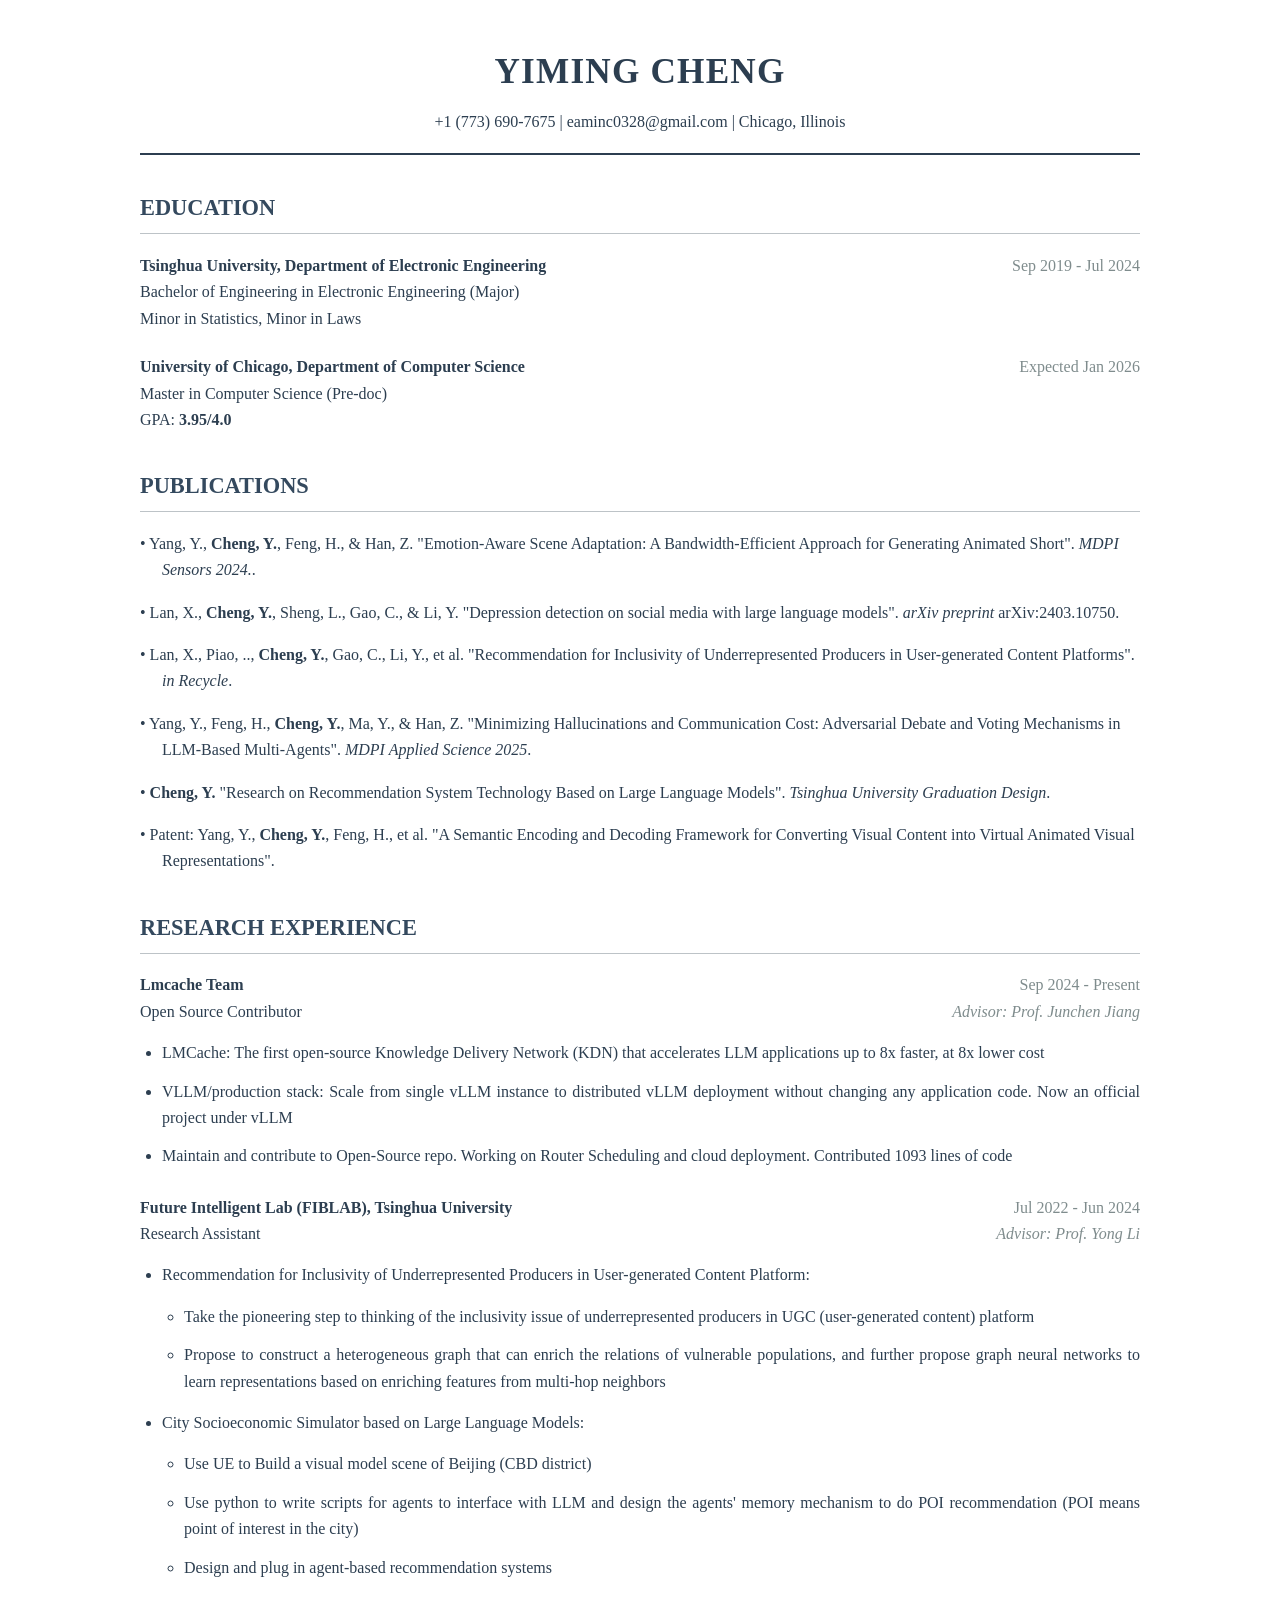
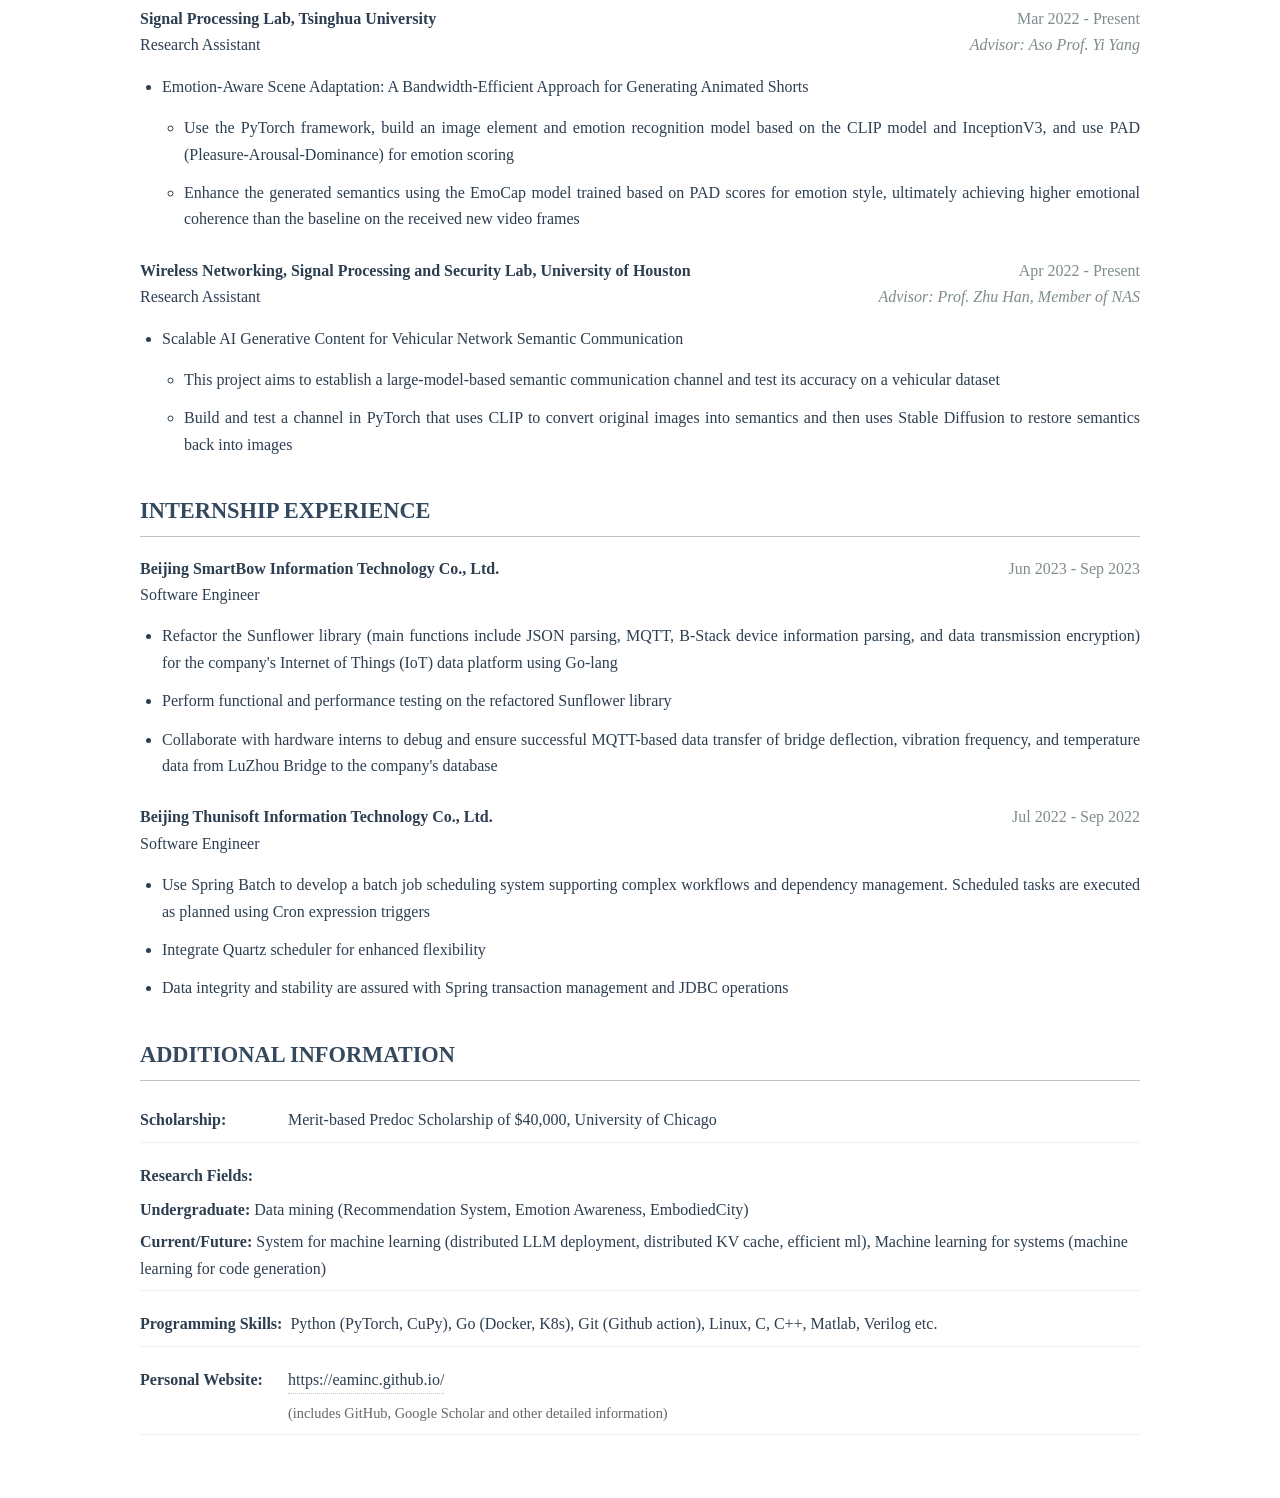
==== intro.html @ 97f08df3 "Update intro.html" ====
<!DOCTYPE html>
<html lang="en">
  <head>
    <meta charset="UTF-8" />
    <title>Yiming Cheng - Academic CV</title>
    <style>
      body {
        font-family: "Georgia", serif;
        line-height: 1.65;
        max-width: 1000px;
        margin: 0 auto;
        padding: 35px;
        color: #2c3e50;
      }
      .header {
        text-align: center;
        border-bottom: 2px solid #2c3e50;
        padding-bottom: 18px;
        margin-bottom: 30px;
      }
      h1 {
        font-size: 2.2em;
        margin: 8px 0;
        letter-spacing: 1.2px;
      }
      h2 {
        font-size: 1.4em;
        color: #34495e;
        border-bottom: 1px solid #bdc3c7;
        padding-bottom: 6px;
        margin-top: 35px;
      }
      .section-block {
        margin: 28px 0;
      }
      .institution {
        font-weight: 600;
        display: inline-block;
        width: 68%;
      }
      .date {
        float: right;
        color: #7f8c8d;
      }
      ul {
        padding-left: 22px;
        margin: 15px 0;
      }
      li {
        margin: 12px 0;
        text-align: justify;
      }
      .publication-item {
        margin: 16px 0;
        padding-left: 22px;
        text-indent: -22px;
      }
      .highlight {
        color: #2c3e50;
        font-weight: 600;
      }
      .three-column {
        column-count: 3;
        margin: 18px 0;
      }
      a {
        color: #2c3e50;
        text-decoration: none;
        border-bottom: 1px dotted #bdc3c7;
      }
      .advisor {
        font-style: italic;
        color: #7f8c8d;
        float: right;
      }
    </style>
  </head>
  <body>
    <div class="header">
      <h1>YIMING CHENG</h1>
      <div>+1 (773) 690-7675 | eaminc0328@gmail.com | Chicago, Illinois</div>
    </div>

    <!-- 教育背景 -->
    <div class="section-block">
      <h2>EDUCATION</h2>
      <div>
        <span class="institution"
          >Tsinghua University, Department of Electronic Engineering</span
        >
        <span class="date">Sep 2019 - Jul 2024</span>
        <div>Bachelor of Engineering in Electronic Engineering (Major)</div>
        <div>Minor in Statistics, Minor in Laws</div>
      </div>

      <div style="margin-top: 22px">
        <span class="institution"
          >University of Chicago, Department of Computer Science</span
        >
        <span class="date">Expected Jan 2026</span>
        <div>Master in Computer Science (Pre-doc)</div>
        <div>GPA: <span class="highlight">3.95/4.0</span></div>
      </div>
    </div>

    <!-- 出版物 -->
    <div class="section-block">
      <h2>PUBLICATIONS</h2>
      <div class="publication-item">
        • Yang, Y., <span class="highlight">Cheng, Y.</span>, Feng, H., & Han,
        Z. "Emotion-Aware Scene Adaptation: A Bandwidth-Efficient
        Approach for Generating Animated Short". <i>MDPI Sensors 2024.</i>.
      </div>
      <div class="publication-item">
        • Lan, X., <span class="highlight">Cheng, Y.</span>, Sheng, L., Gao, C.,
        & Li, Y. "Depression detection on social media with large
        language models". <i>arXiv preprint</i> arXiv:2403.10750.
      </div>
      <div class="publication-item">
        • Lan, X., Piao, .., <span class="highlight">Cheng, Y.</span>, Gao, C.,
        Li, Y., et al. "Recommendation for Inclusivity of
        Underrepresented Producers in User-generated Content Platforms".
        <i>in Recycle</i>.
      </div>
      <div class="publication-item">
        • Yang, Y., Feng, H., <span class="highlight">Cheng, Y.</span>, Ma, Y.,
        & Han, Z.  "Minimizing Hallucinations and Communication Cost:
        Adversarial Debate and Voting Mechanisms in LLM-Based Multi-Agents".
        <i>MDPI Applied Science 2025</i>.
      </div>
      <div class="publication-item">
        • <span class="highlight">Cheng, Y.</span>  "Research on
        Recommendation System Technology Based on Large Language Models".
        <i>Tsinghua University Graduation Design</i>.
      </div>
      <div class="publication-item">
        • Patent: Yang, Y., <span class="highlight">Cheng, Y.</span>, Feng, H.,
        et al. "A Semantic Encoding and Decoding Framework for Converting Visual
        Content into Virtual Animated Visual Representations".
      </div>
    </div>

    <!-- 研究经历 -->
    <div class="section-block">
      <h2>RESEARCH EXPERIENCE</h2>

      <div>
        <span class="institution">Lmcache Team</span>
        <span class="date">Sep 2024 - Present</span>
        <div>
          Open Source Contributor
          <span class="advisor">Advisor: Prof. Junchen Jiang</span>
        </div>
        <ul>
          <li>
            LMCache: The first open-source Knowledge Delivery Network (KDN) that
            accelerates LLM applications up to 8x faster, at 8x lower cost
          </li>
          <li>
            VLLM/production stack: Scale from single vLLM instance to
            distributed vLLM deployment without changing any application code.
            Now an official project under vLLM
          </li>
          <li>
            Maintain and contribute to Open-Source repo. Working on Router
            Scheduling and cloud deployment. Contributed 1093 lines of code
          </li>
        </ul>
      </div>

      <div style="margin-top: 25px">
        <span class="institution"
          >Future Intelligent Lab (FIBLAB), Tsinghua University</span
        >
        <span class="date">Jul 2022 - Jun 2024</span>
        <div>
          Research Assistant <span class="advisor">Advisor: Prof. Yong Li</span>
        </div>
        <ul>
          <li>
            Recommendation for Inclusivity of Underrepresented Producers in
            User-generated Content Platform:
          </li>
          <ul>
            <li>
              Take the pioneering step to thinking of the inclusivity issue of
              underrepresented producers in UGC (user-generated content)
              platform
            </li>
            <li>
              Propose to construct a heterogeneous graph that can enrich the
              relations of vulnerable populations, and further propose graph
              neural networks to learn representations based on enriching
              features from multi-hop neighbors
            </li>
          </ul>
          <li>City Socioeconomic Simulator based on Large Language Models:</li>
          <ul>
            <li>
              Use UE to Build a visual model scene of Beijing (CBD district)
            </li>
            <li>
              Use python to write scripts for agents to interface with LLM and
              design the agents' memory mechanism to do POI recommendation (POI
              means point of interest in the city)
            </li>
            <li>Design and plug in agent-based recommendation systems</li>
          </ul>
        </ul>
      </div>

      <div style="margin-top: 25px">
        <span class="institution"
          >Signal Processing Lab, Tsinghua University</span
        >
        <span class="date">Mar 2022 - Present</span>
        <div>
          Research Assistant
          <span class="advisor">Advisor: Aso Prof. Yi Yang</span>
        </div>
        <ul>
          <li>
            Emotion-Aware Scene Adaptation: A Bandwidth-Efficient Approach for
            Generating Animated Shorts
          </li>
          <ul>
            <li>
              Use the PyTorch framework, build an image element and emotion
              recognition model based on the CLIP model and InceptionV3, and use
              PAD (Pleasure-Arousal-Dominance) for emotion scoring
            </li>
            <li>
              Enhance the generated semantics using the EmoCap model trained
              based on PAD scores for emotion style, ultimately achieving higher
              emotional coherence than the baseline on the received new video
              frames
            </li>
          </ul>
        </ul>
      </div>

      <div style="margin-top: 25px">
        <span class="institution"
          >Wireless Networking, Signal Processing and Security Lab, University
          of Houston</span
        >
        <span class="date">Apr 2022 - Present</span>
        <div>
          Research Assistant
          <span class="advisor">Advisor: Prof. Zhu Han, Member of NAS</span>
        </div>
        <ul>
          <li>
            Scalable AI Generative Content for Vehicular Network Semantic
            Communication
          </li>
          <ul>
            <li>
              This project aims to establish a large-model-based semantic
              communication channel and test its accuracy on a vehicular dataset
            </li>
            <li>
              Build and test a channel in PyTorch that uses CLIP to convert
              original images into semantics and then uses Stable Diffusion to
              restore semantics back into images
            </li>
          </ul>
        </ul>
      </div>
    </div>

    <!-- 实习经历 -->
    <div class="section-block">
      <h2>INTERNSHIP EXPERIENCE</h2>
      <div>
        <span class="institution"
          >Beijing SmartBow Information Technology Co., Ltd.</span
        >
        <span class="date">Jun 2023 - Sep 2023</span>
        <div>Software Engineer</div>
        <ul>
          <li>
            Refactor the Sunflower library (main functions include JSON parsing,
            MQTT, B-Stack device information parsing, and data transmission
            encryption) for the company's Internet of Things (IoT) data platform
            using Go-lang
          </li>
          <li>
            Perform functional and performance testing on the refactored
            Sunflower library
          </li>
          <li>
            Collaborate with hardware interns to debug and ensure successful
            MQTT-based data transfer of bridge deflection, vibration frequency,
            and temperature data from LuZhou Bridge to the company's database
          </li>
        </ul>
      </div>

      <div style="margin-top: 25px">
        <span class="institution"
          >Beijing Thunisoft Information Technology Co., Ltd.</span
        >
        <span class="date">Jul 2022 - Sep 2022</span>
        <div>Software Engineer</div>
        <ul>
          <li>
            Use Spring Batch to develop a batch job scheduling system supporting
            complex workflows and dependency management. Scheduled tasks are
            executed as planned using Cron expression triggers
          </li>
          <li>Integrate Quartz scheduler for enhanced flexibility</li>
          <li>
            Data integrity and stability are assured with Spring transaction
            management and JDBC operations
          </li>
        </ul>
      </div>
    </div>
    <div class="section-block">
      <h2>ADDITIONAL INFORMATION</h2>
      <div class="compact-layout">
        <!-- 奖学金 -->
        <div class="compact-item">
          <span class="compact-label">Scholarship:</span>
          <span
            >Merit-based Predoc Scholarship of $40,000, University of
            Chicago</span
          >
        </div>

        <!-- 研究领域 -->
        <div class="compact-item">
          <span class="compact-label">Research Fields:</span>
          <div class="field-details">
            <div>
              <strong>Undergraduate:</strong> Data mining (Recommendation
              System, Emotion Awareness, EmbodiedCity)
            </div>
            <div>
              <strong>Current/Future:</strong>
              System for machine learning (distributed LLM deployment,
              distributed KV cache, efficient ml), Machine learning for systems
              (machine learning for code generation)
            </div>
          </div>
        </div>

        <!-- 技术栈 -->
        <div class="compact-item">
          <span class="compact-label">Programming Skills:</span>
          <span
            >Python (PyTorch, CuPy), Go (Docker, K8s), Git (Github action),
            Linux, C, C++, Matlab, Verilog etc.</span
          >
        </div>

        <!-- 个人网站 -->
        <div class="compact-item">
          <span class="compact-label">Personal Website:</span>
          <a href="https://eaminc.github.io/">https://eaminc.github.io/</a>
          <span class="url-detail"
            >(includes GitHub, Google Scholar and other detailed
            information)</span
          >
        </div>
      </div>
    </div>

    <style>
      .compact-layout {
        display: grid;
        grid-template-columns: 1fr;
        gap: 12px;
      }
      .compact-item {
        display: flex;
        flex-wrap: wrap;
        align-items: baseline;
        gap: 8px;
        padding: 8px 0;
        border-bottom: 1px solid #f0f0f0;
      }
      .compact-label {
        font-weight: 600;
        color: #2c3e50;
        min-width: 140px;
      }
      .field-details {
        display: grid;
        gap: 6px;
      }
      .url-detail {
        font-size: 0.9em;
        color: #666;
        width: 100%;
        padding-left: 148px; /* 对齐标签宽度 */
      }
      @media print {
        .compact-item {
          page-break-inside: avoid;
        }
      }
    </style>
  </body>
</html>
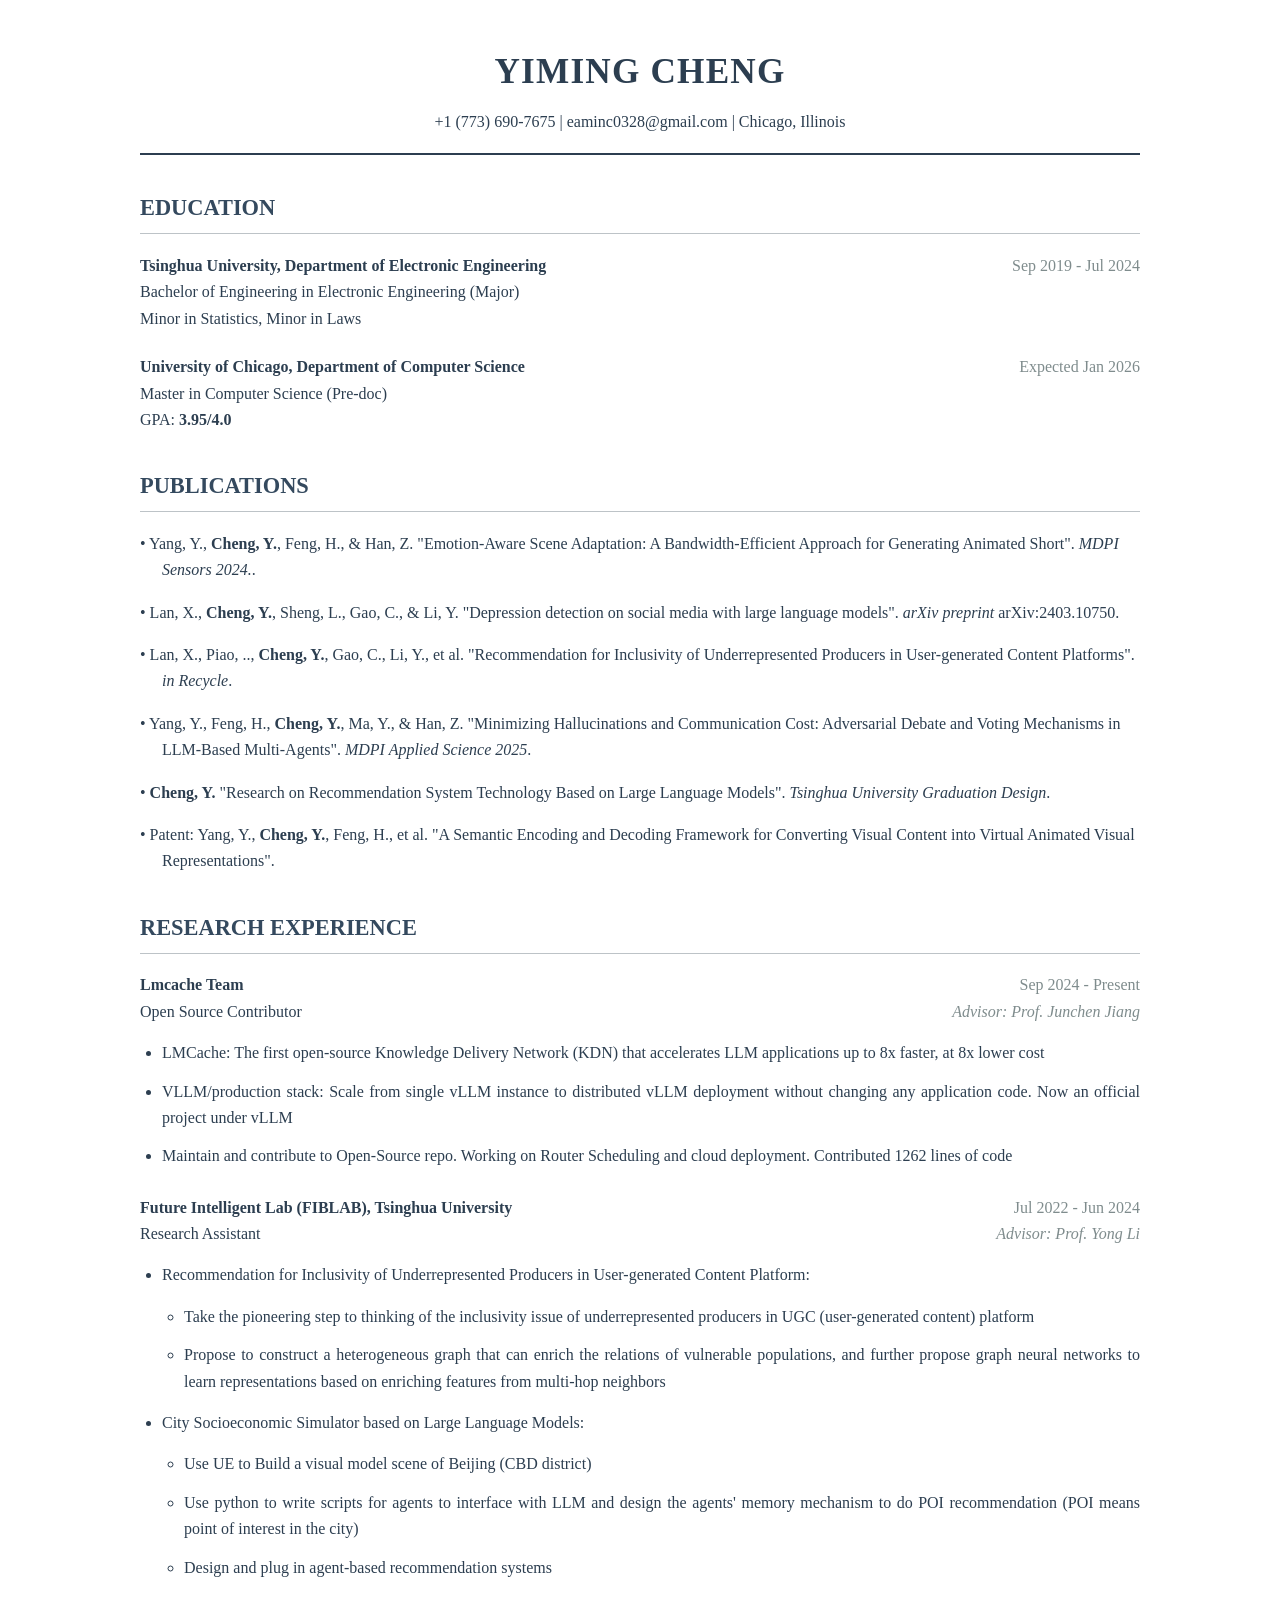
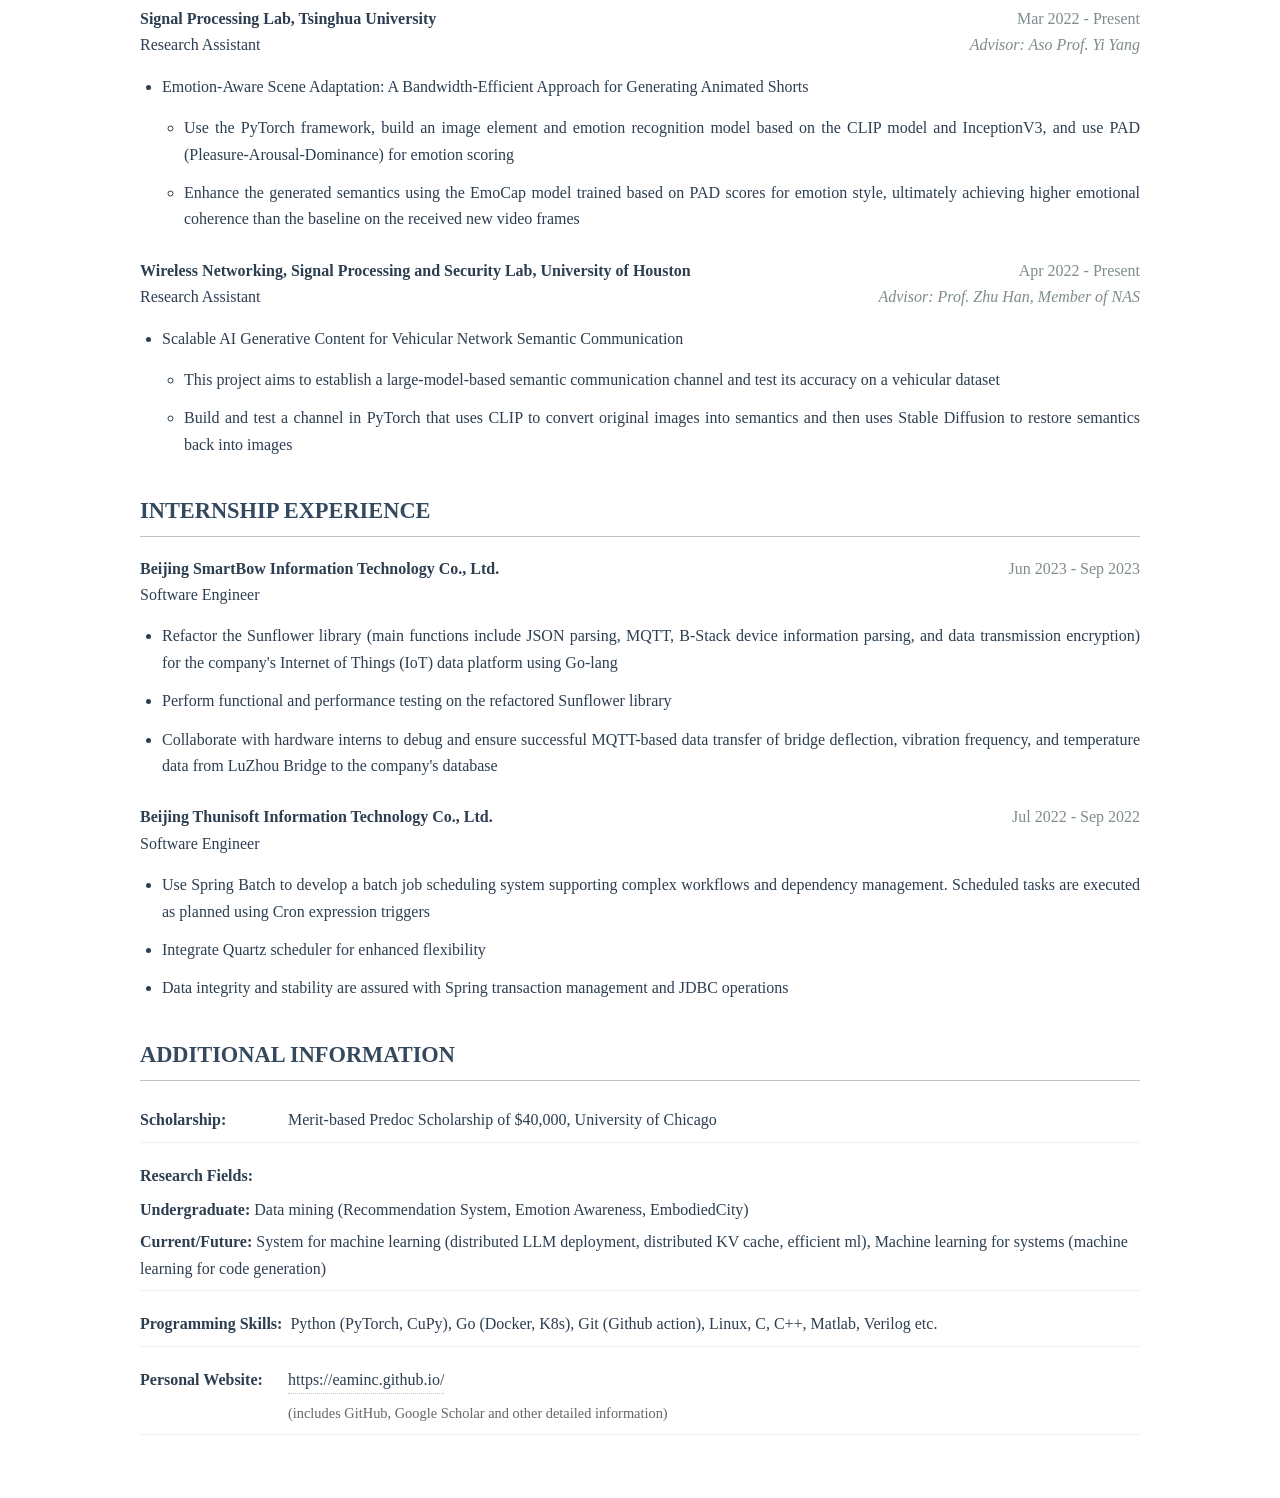
==== commit 6b690a74: "Update intro.html" ====
--- a/intro.html
+++ b/intro.html
@@ -163,7 +163,7 @@
           </li>
           <li>
             Maintain and contribute to Open-Source repo. Working on Router
-            Scheduling and cloud deployment. Contributed 1093 lines of code
+            Scheduling and cloud deployment. Contributed 1262 lines of code
           </li>
         </ul>
       </div>
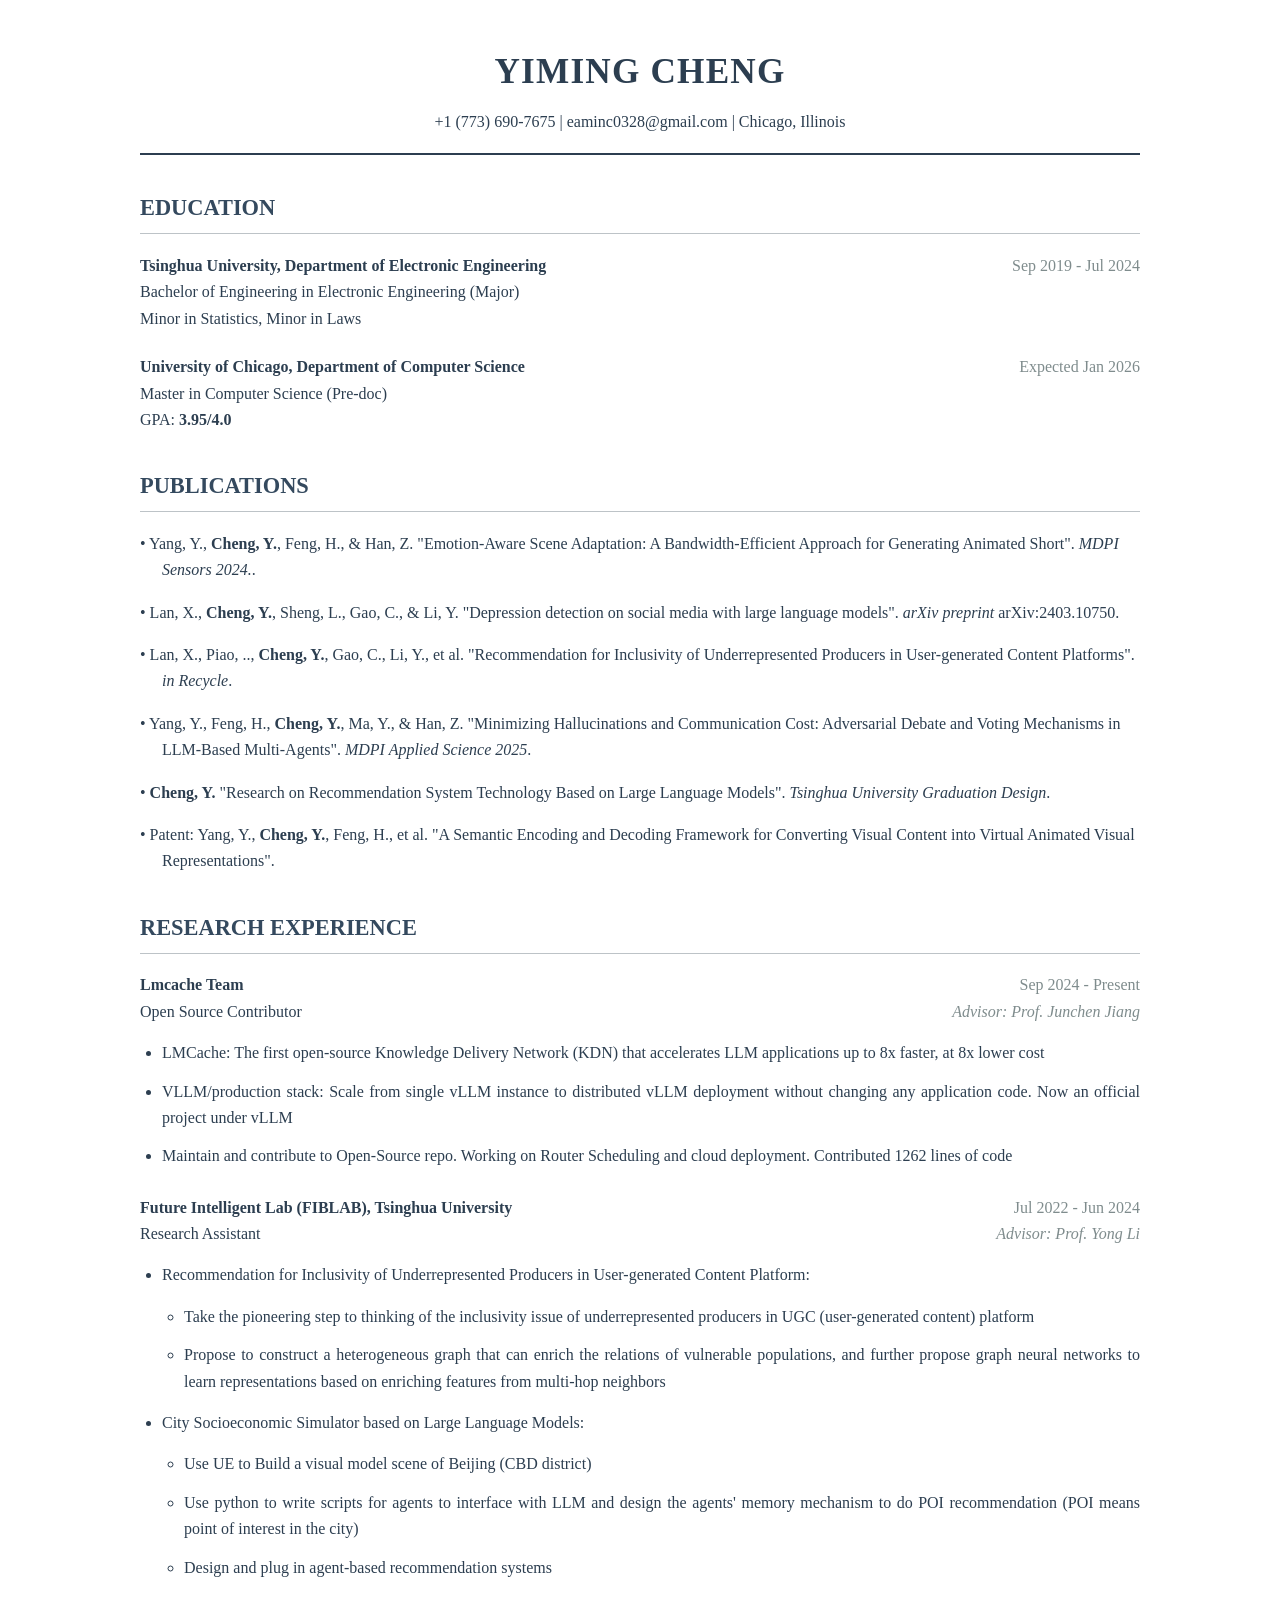
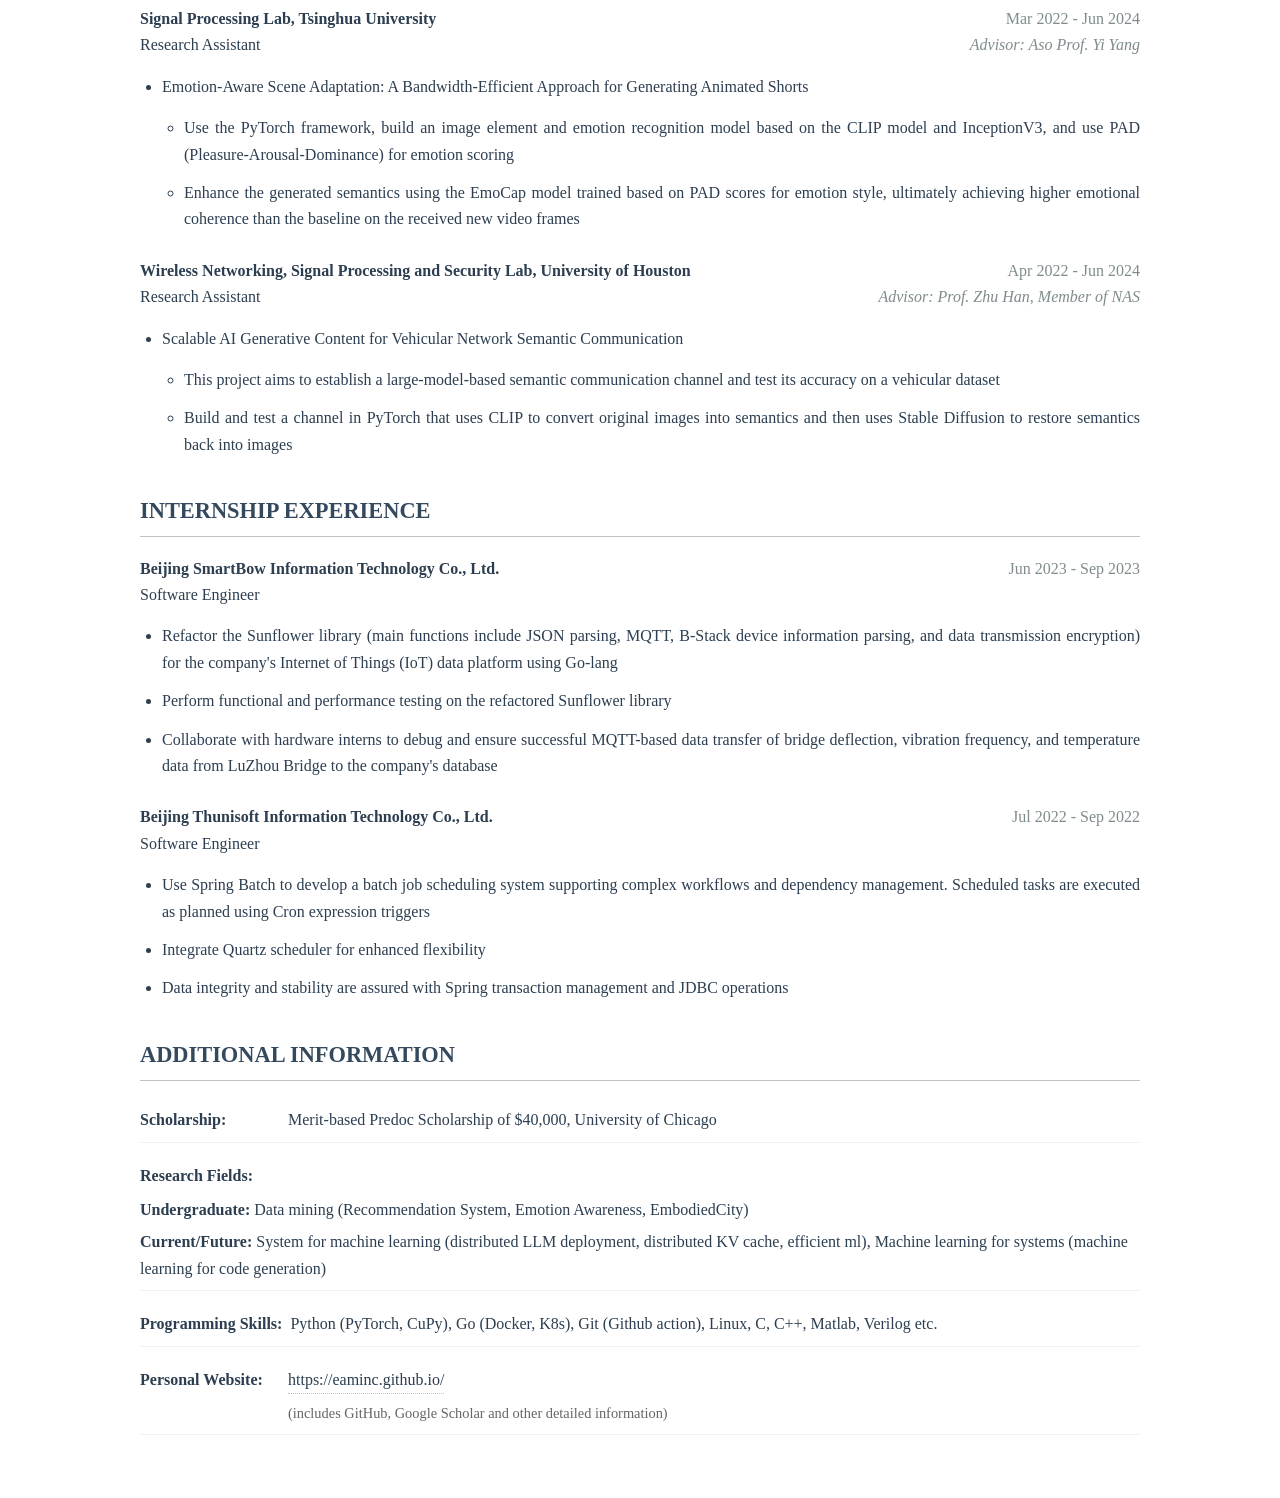
==== commit a1554a4d: "Update intro.html" ====
--- a/intro.html
+++ b/intro.html
@@ -213,7 +213,7 @@
         <span class="institution"
           >Signal Processing Lab, Tsinghua University</span
         >
-        <span class="date">Mar 2022 - Present</span>
+        <span class="date">Mar 2022 - Jun 2024</span>
         <div>
           Research Assistant
           <span class="advisor">Advisor: Aso Prof. Yi Yang</span>
@@ -244,7 +244,7 @@
           >Wireless Networking, Signal Processing and Security Lab, University
           of Houston</span
         >
-        <span class="date">Apr 2022 - Present</span>
+        <span class="date">Apr 2022 - Jun 2024</span>
         <div>
           Research Assistant
           <span class="advisor">Advisor: Prof. Zhu Han, Member of NAS</span>
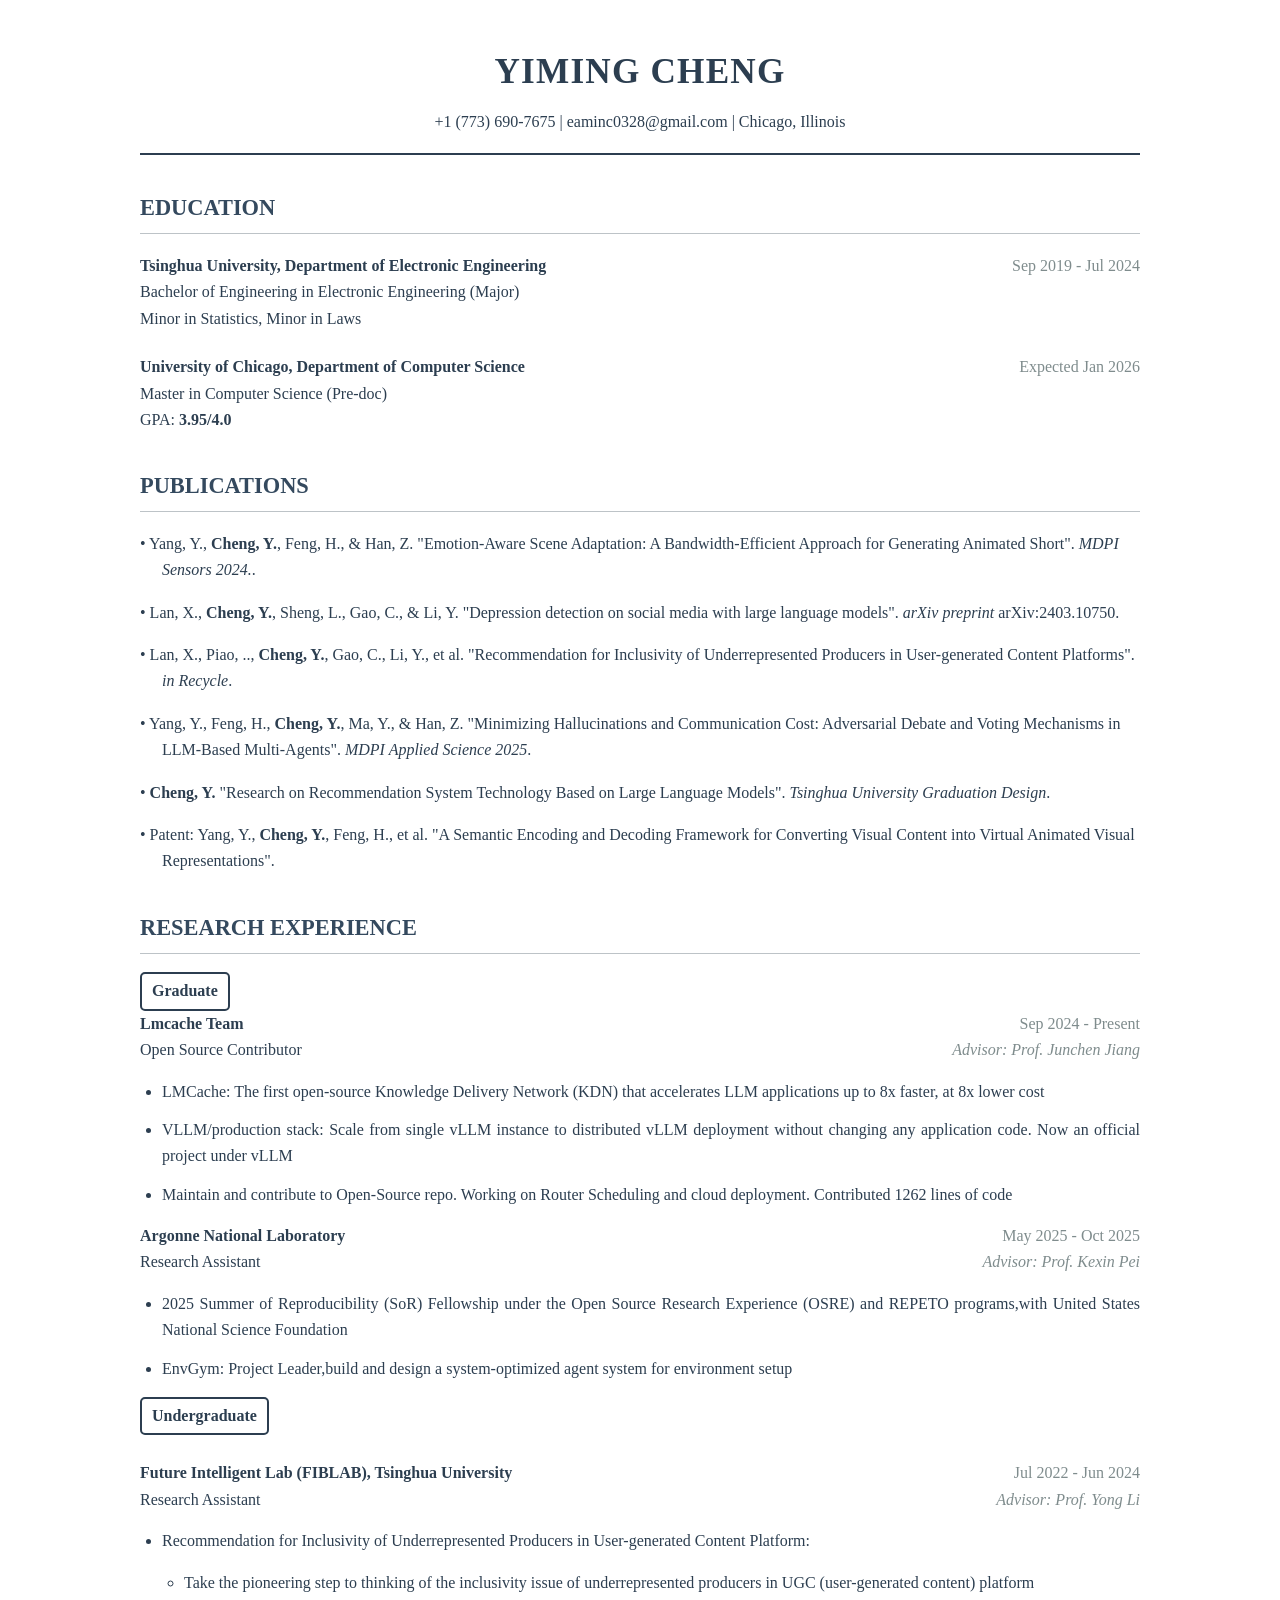
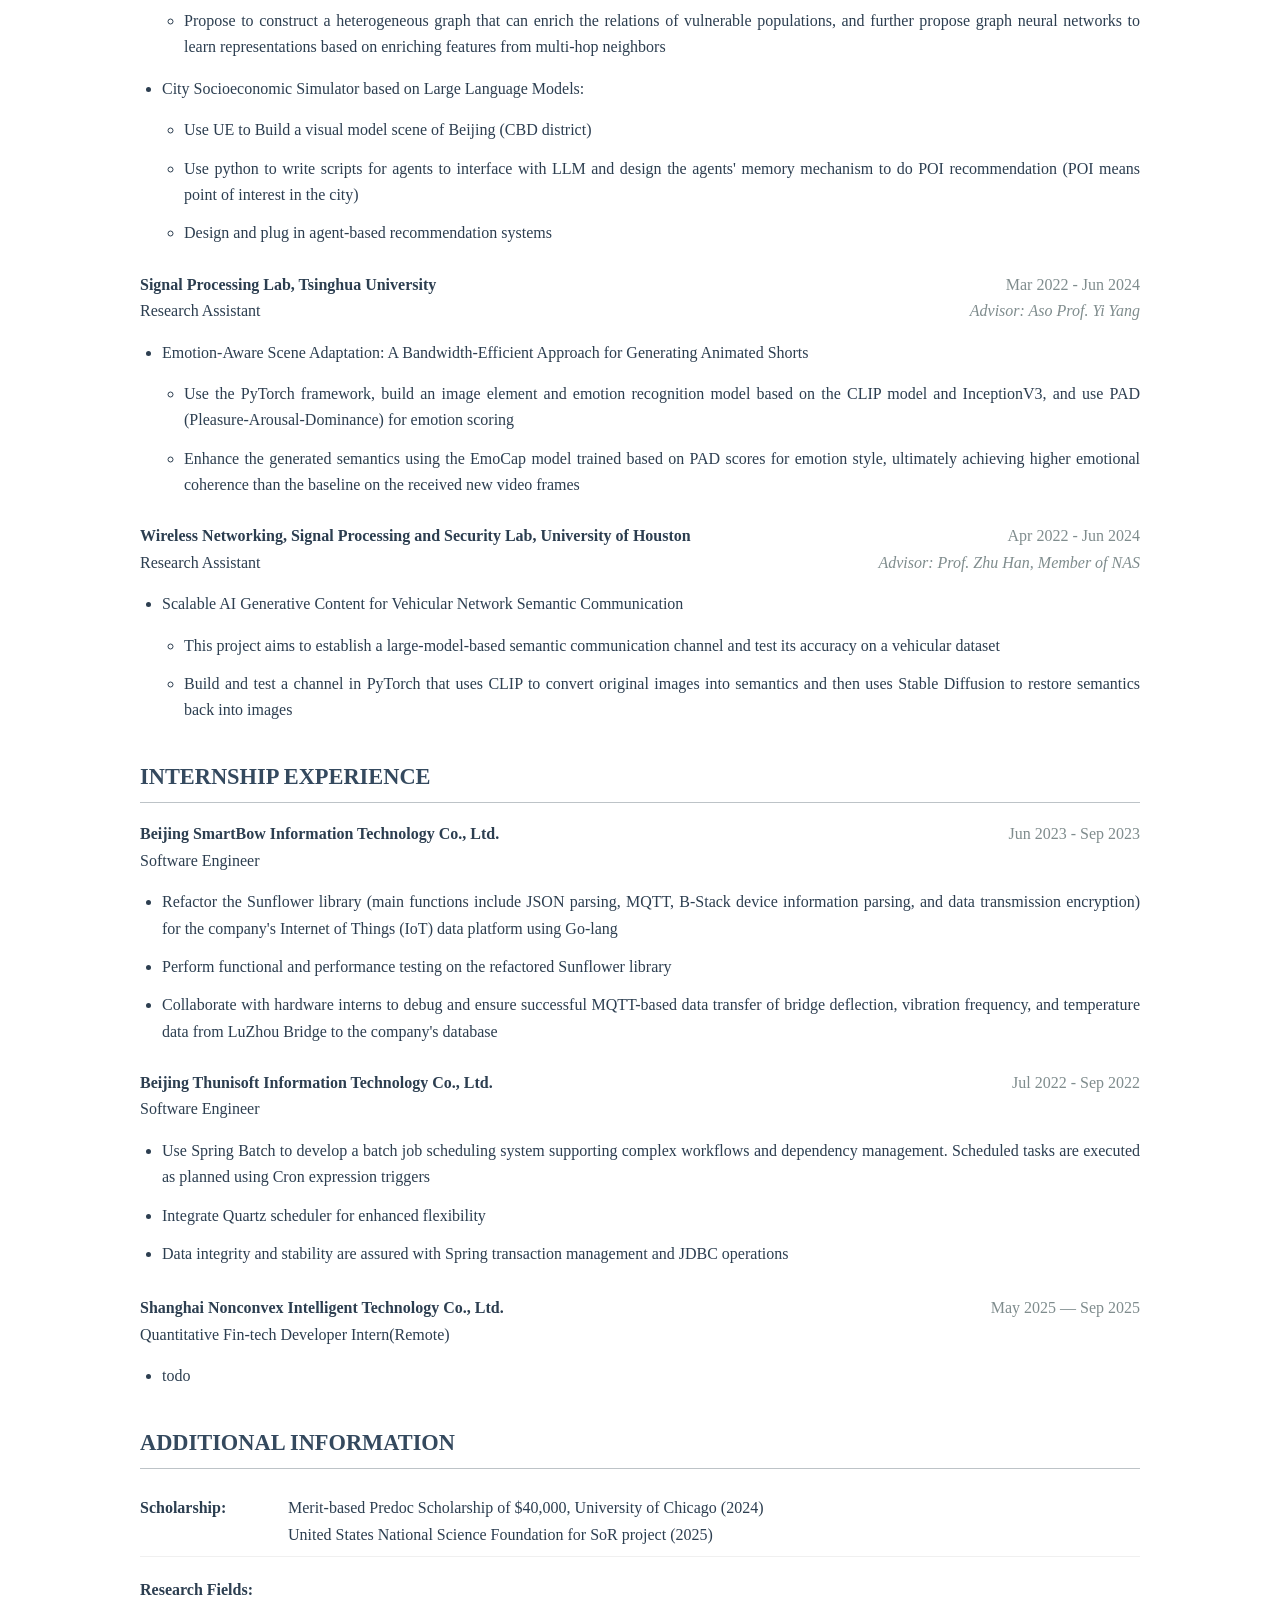
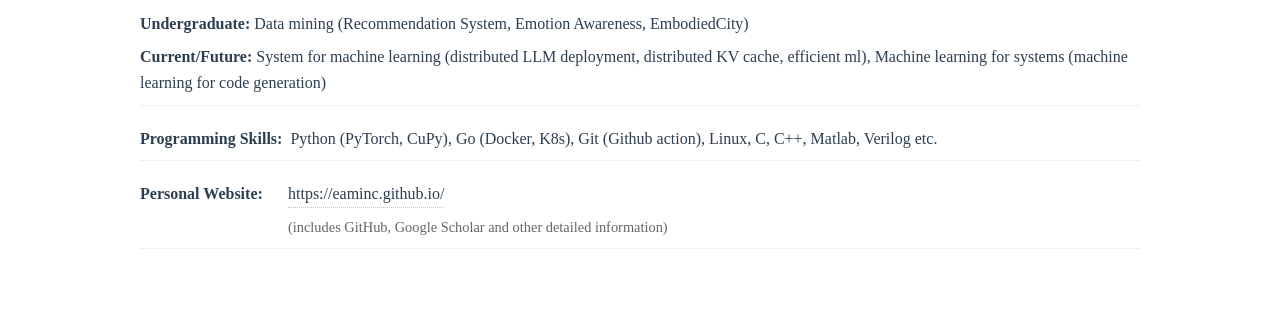
==== commit d069eb75: "Update intro.html" ====
--- a/intro.html
+++ b/intro.html
@@ -73,6 +73,49 @@
         color: #7f8c8d;
         float: right;
       }
+      .compact-layout {
+        display: grid;
+        grid-template-columns: 1fr;
+        gap: 12px;
+      }
+      .compact-item {
+        display: flex;
+        flex-wrap: wrap;
+        align-items: baseline;
+        gap: 8px;
+        padding: 8px 0;
+        border-bottom: 1px solid #f0f0f0;
+      }
+      .compact-label {
+        font-weight: 600;
+        color: #2c3e50;
+        min-width: 140px;
+      }
+      .field-details {
+        display: grid;
+        gap: 6px;
+      }
+      .url-detail {
+        font-size: 0.9em;
+        color: #666;
+        width: 100%;
+        padding-left: 148px;
+      }
+      .number-box {
+        display: inline-block;
+        border: 2px solid #2c3e50;
+        border-radius: 5px;
+        padding: 4px 10px;
+        font-weight: bold;
+        color: #2c3e50;
+        font-size: 1em;
+        margin-right: 10px;
+      }
+      @media print {
+        .compact-item {
+          page-break-inside: avoid;
+        }
+      }
     </style>
   </head>
   <body>
@@ -108,29 +151,28 @@
       <h2>PUBLICATIONS</h2>
       <div class="publication-item">
         • Yang, Y., <span class="highlight">Cheng, Y.</span>, Feng, H., & Han,
-        Z. "Emotion-Aware Scene Adaptation: A Bandwidth-Efficient
-        Approach for Generating Animated Short". <i>MDPI Sensors 2024.</i>.
+        Z. "Emotion-Aware Scene Adaptation: A Bandwidth-Efficient Approach for
+        Generating Animated Short". <i>MDPI Sensors 2024.</i>.
       </div>
       <div class="publication-item">
         • Lan, X., <span class="highlight">Cheng, Y.</span>, Sheng, L., Gao, C.,
-        & Li, Y. "Depression detection on social media with large
-        language models". <i>arXiv preprint</i> arXiv:2403.10750.
+        & Li, Y. "Depression detection on social media with large language
+        models". <i>arXiv preprint</i> arXiv:2403.10750.
       </div>
       <div class="publication-item">
         • Lan, X., Piao, .., <span class="highlight">Cheng, Y.</span>, Gao, C.,
-        Li, Y., et al. "Recommendation for Inclusivity of
-        Underrepresented Producers in User-generated Content Platforms".
-        <i>in Recycle</i>.
+        Li, Y., et al. "Recommendation for Inclusivity of Underrepresented
+        Producers in User-generated Content Platforms". <i>in Recycle</i>.
       </div>
       <div class="publication-item">
         • Yang, Y., Feng, H., <span class="highlight">Cheng, Y.</span>, Ma, Y.,
-        & Han, Z.  "Minimizing Hallucinations and Communication Cost:
-        Adversarial Debate and Voting Mechanisms in LLM-Based Multi-Agents".
+        & Han, Z. "Minimizing Hallucinations and Communication Cost: Adversarial
+        Debate and Voting Mechanisms in LLM-Based Multi-Agents".
         <i>MDPI Applied Science 2025</i>.
       </div>
       <div class="publication-item">
-        • <span class="highlight">Cheng, Y.</span>  "Research on
-        Recommendation System Technology Based on Large Language Models".
+        • <span class="highlight">Cheng, Y.</span> "Research on Recommendation
+        System Technology Based on Large Language Models".
         <i>Tsinghua University Graduation Design</i>.
       </div>
       <div class="publication-item">
@@ -143,7 +185,7 @@
     <!-- 研究经历 -->
     <div class="section-block">
       <h2>RESEARCH EXPERIENCE</h2>
-
+<span class="number-box">Graduate</span>
       <div>
         <span class="institution">Lmcache Team</span>
         <span class="date">Sep 2024 - Present</span>
@@ -168,6 +210,26 @@
         </ul>
       </div>
 
+      <div>
+        <span class="institution">Argonne National Laboratory</span>
+        <span class="date">May 2025 - Oct 2025</span>
+        <div>
+          Research Assistant
+          <span class="advisor">Advisor: Prof. Kexin Pei</span>
+        </div>
+        <ul>
+          <li>
+            2025 Summer of Reproducibility (SoR) Fellowship under the Open
+            Source Research Experience (OSRE) and REPETO programs,with United
+            States National Science Foundation
+          </li>
+          <li>
+            EnvGym: Project Leader,build and design a system-optimized agent
+            system for environment setup
+          </li>
+        </ul>
+      </div>
+<span class="number-box">Undergraduate</span>
       <div style="margin-top: 25px">
         <span class="institution"
           >Future Intelligent Lab (FIBLAB), Tsinghua University</span
@@ -317,16 +379,32 @@
         </ul>
       </div>
     </div>
+
+      <div style="margin-top: 25px">
+        <span class="institution"
+          >Shanghai Nonconvex Intelligent Technology Co., Ltd. </span
+        >
+        <span class="date">May 2025 — Sep 2025</span>
+        <div>Quantitative Fin-tech Developer Intern(Remote)</div>
+        <ul>
+          <li>todo</li>
+        </ul>
+      </div>
+    </div>
+
+
+
     <div class="section-block">
       <h2>ADDITIONAL INFORMATION</h2>
       <div class="compact-layout">
         <!-- 奖学金 -->
         <div class="compact-item">
           <span class="compact-label">Scholarship:</span>
-          <span
-            >Merit-based Predoc Scholarship of $40,000, University of
-            Chicago</span
-          >
+          <span>
+            Merit-based Predoc Scholarship of $40,000, University of Chicago
+            (2024)<br />
+            United States National Science Foundation for SoR project (2025)
+          </span>
         </div>
 
         <!-- 研究领域 -->
@@ -366,41 +444,5 @@
         </div>
       </div>
     </div>
-
-    <style>
-      .compact-layout {
-        display: grid;
-        grid-template-columns: 1fr;
-        gap: 12px;
-      }
-      .compact-item {
-        display: flex;
-        flex-wrap: wrap;
-        align-items: baseline;
-        gap: 8px;
-        padding: 8px 0;
-        border-bottom: 1px solid #f0f0f0;
-      }
-      .compact-label {
-        font-weight: 600;
-        color: #2c3e50;
-        min-width: 140px;
-      }
-      .field-details {
-        display: grid;
-        gap: 6px;
-      }
-      .url-detail {
-        font-size: 0.9em;
-        color: #666;
-        width: 100%;
-        padding-left: 148px; /* 对齐标签宽度 */
-      }
-      @media print {
-        .compact-item {
-          page-break-inside: avoid;
-        }
-      }
-    </style>
   </body>
 </html>
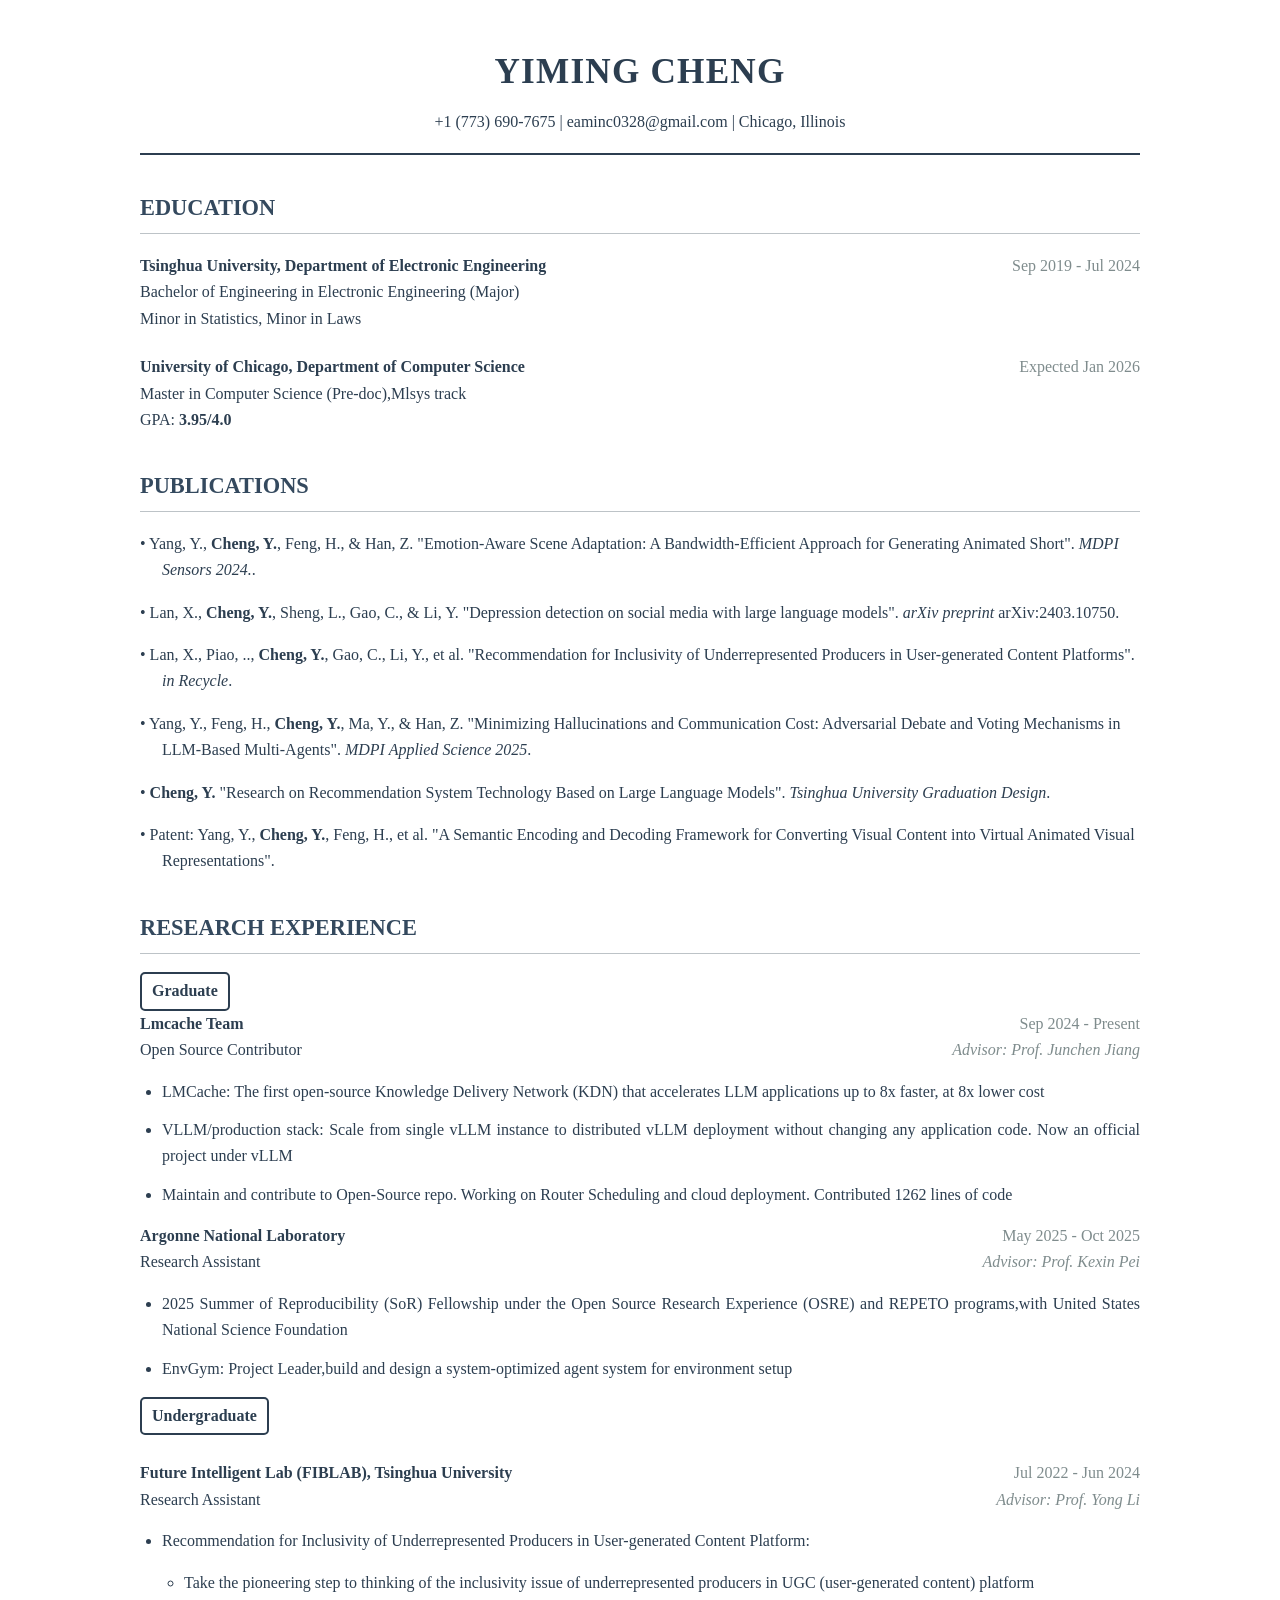
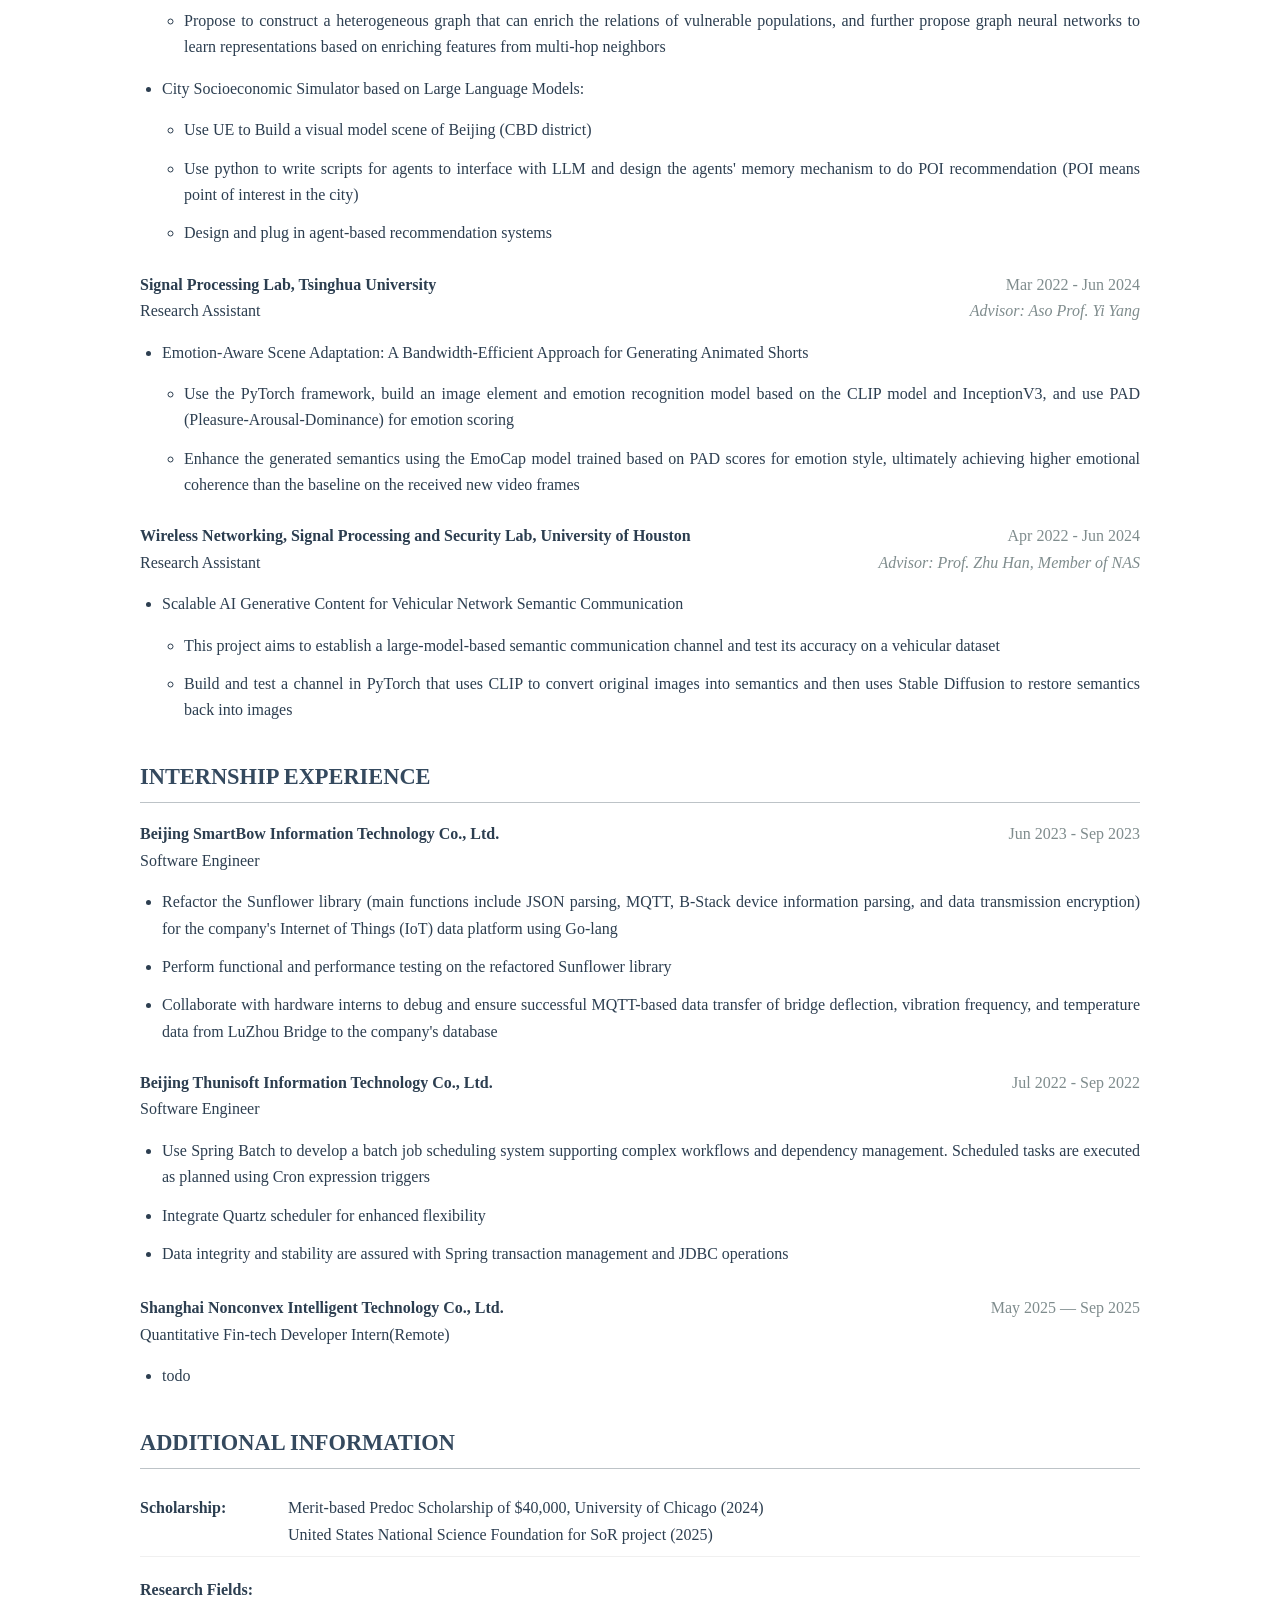
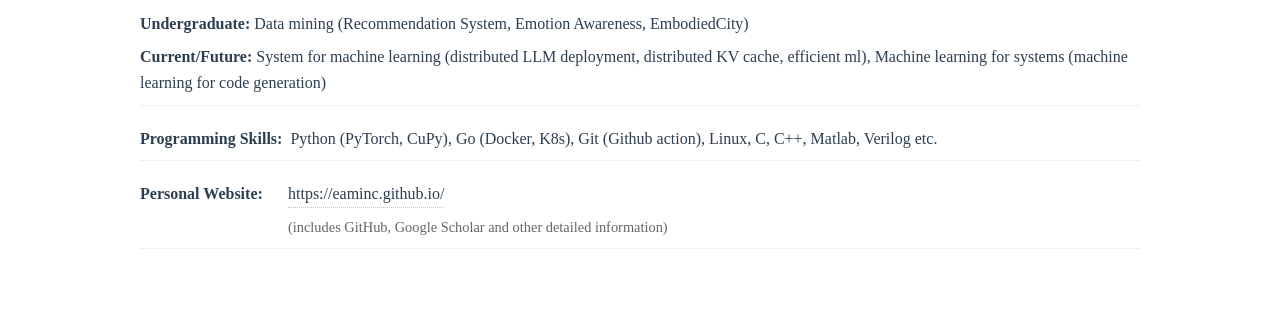
==== commit 8971bd64: "Update intro.html" ====
--- a/intro.html
+++ b/intro.html
@@ -141,7 +141,7 @@
           >University of Chicago, Department of Computer Science</span
         >
         <span class="date">Expected Jan 2026</span>
-        <div>Master in Computer Science (Pre-doc)</div>
+        <div>Master in Computer Science (Pre-doc),Mlsys track</div>
         <div>GPA: <span class="highlight">3.95/4.0</span></div>
       </div>
     </div>
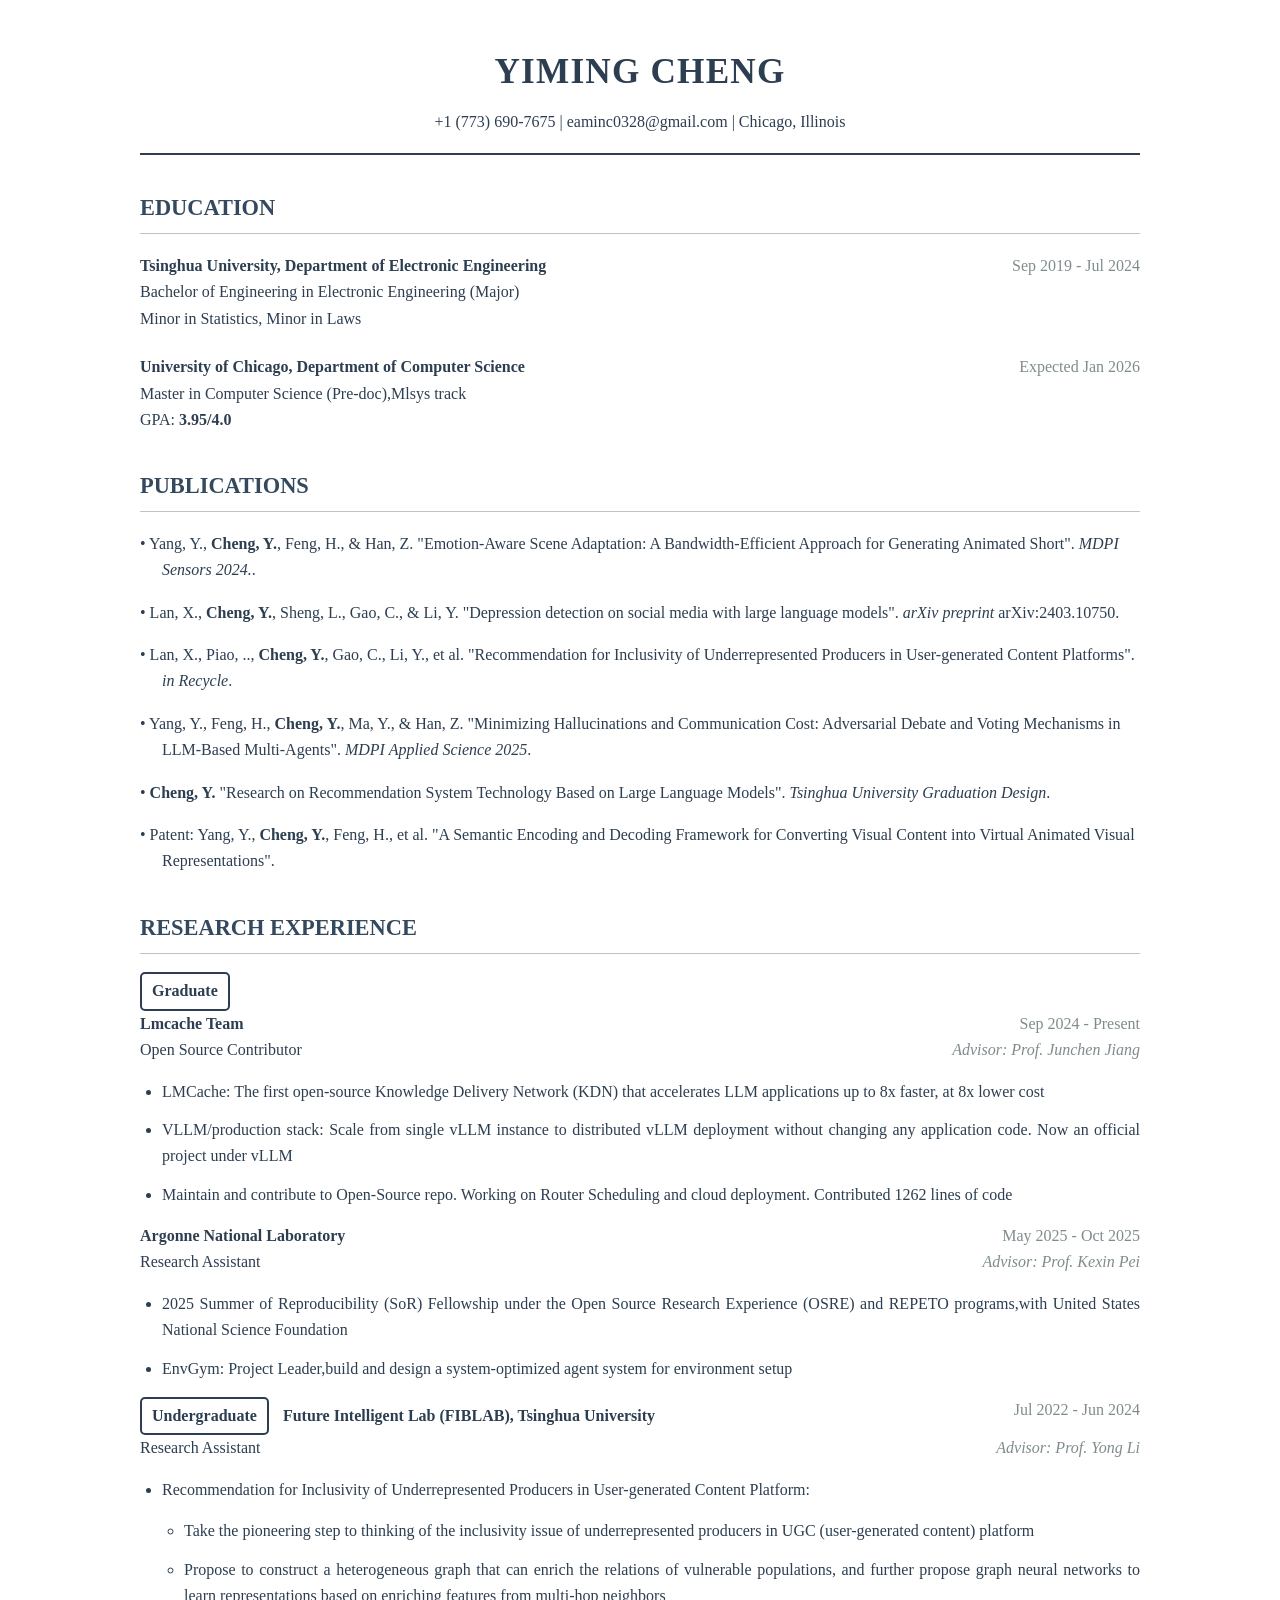
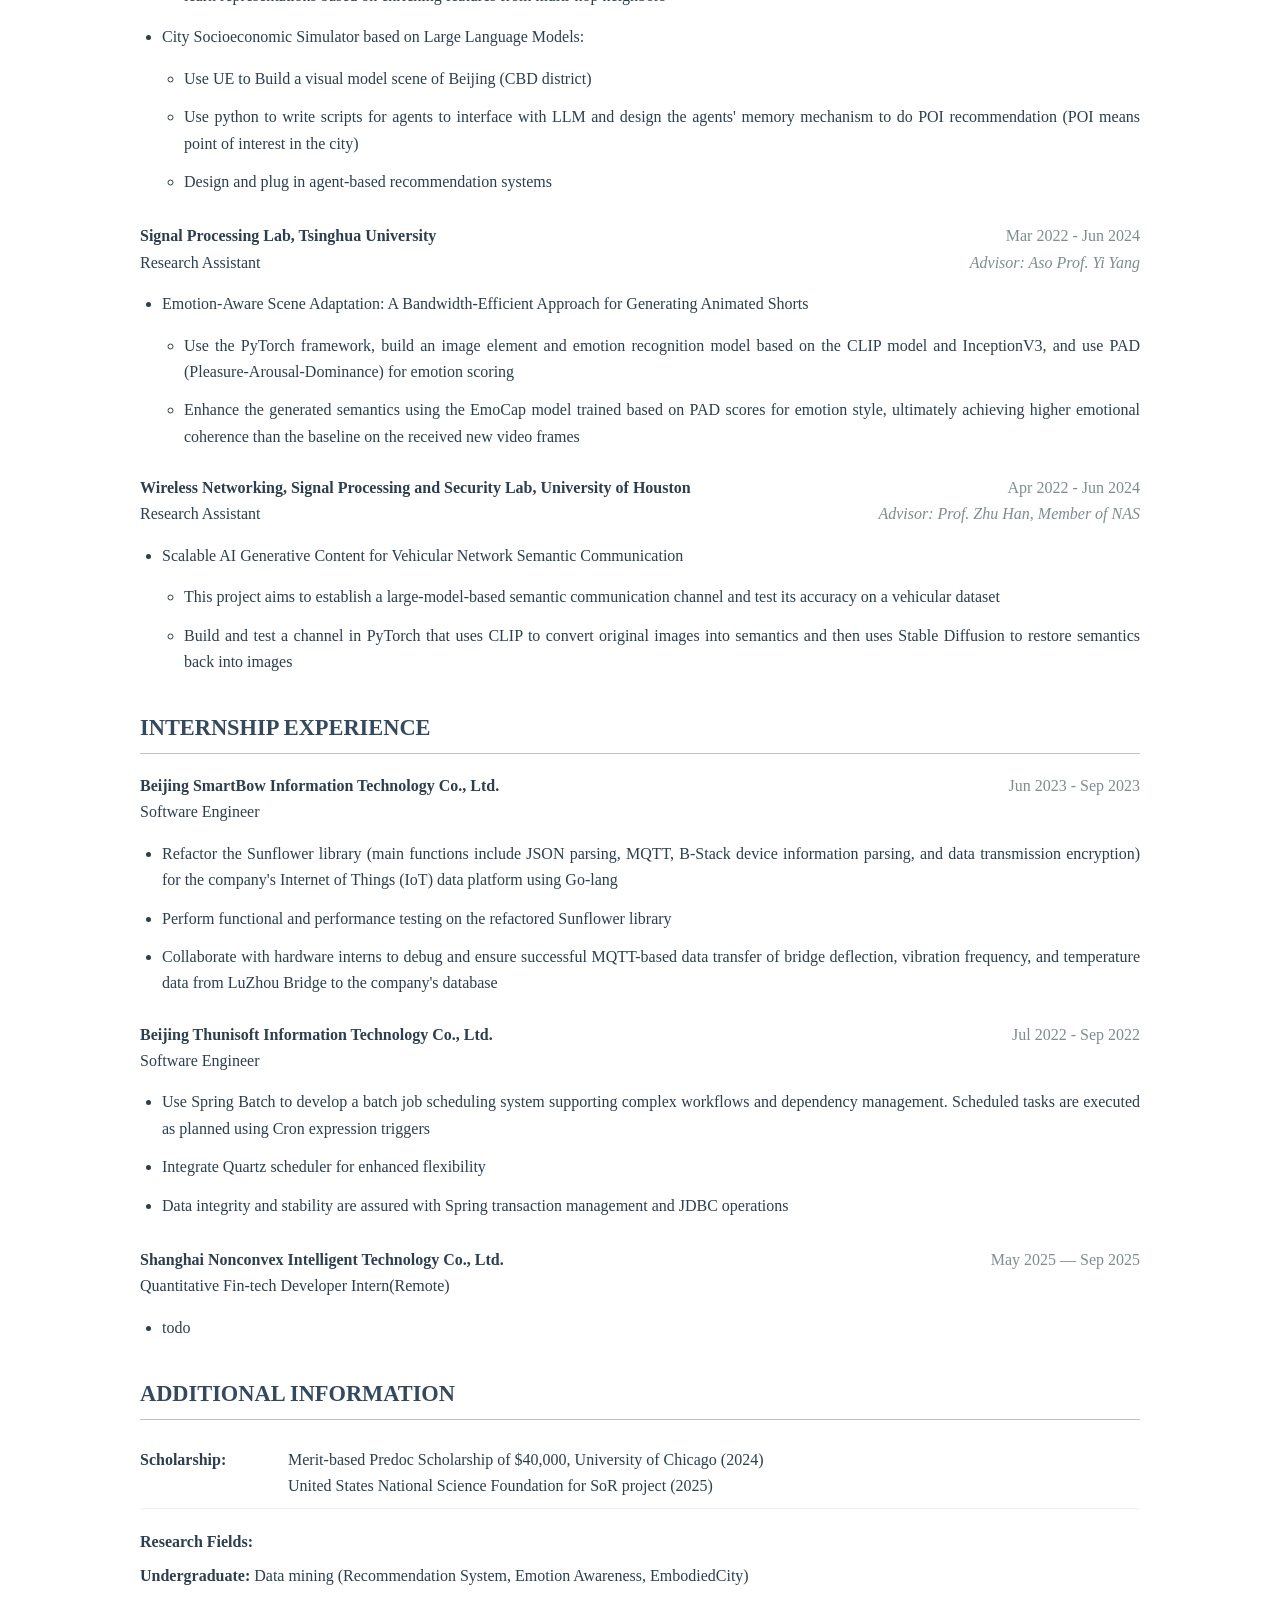
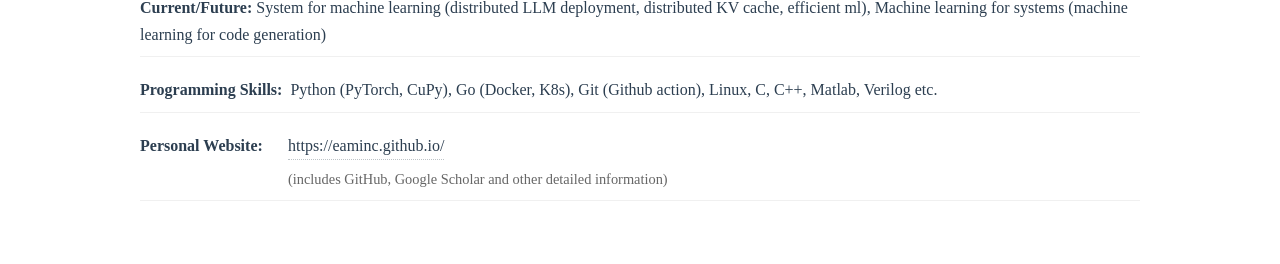
==== commit 7a750611: "Update intro.html" ====
--- a/intro.html
+++ b/intro.html
@@ -230,7 +230,6 @@
         </ul>
       </div>
 <span class="number-box">Undergraduate</span>
-      <div style="margin-top: 25px">
         <span class="institution"
           >Future Intelligent Lab (FIBLAB), Tsinghua University</span
         >
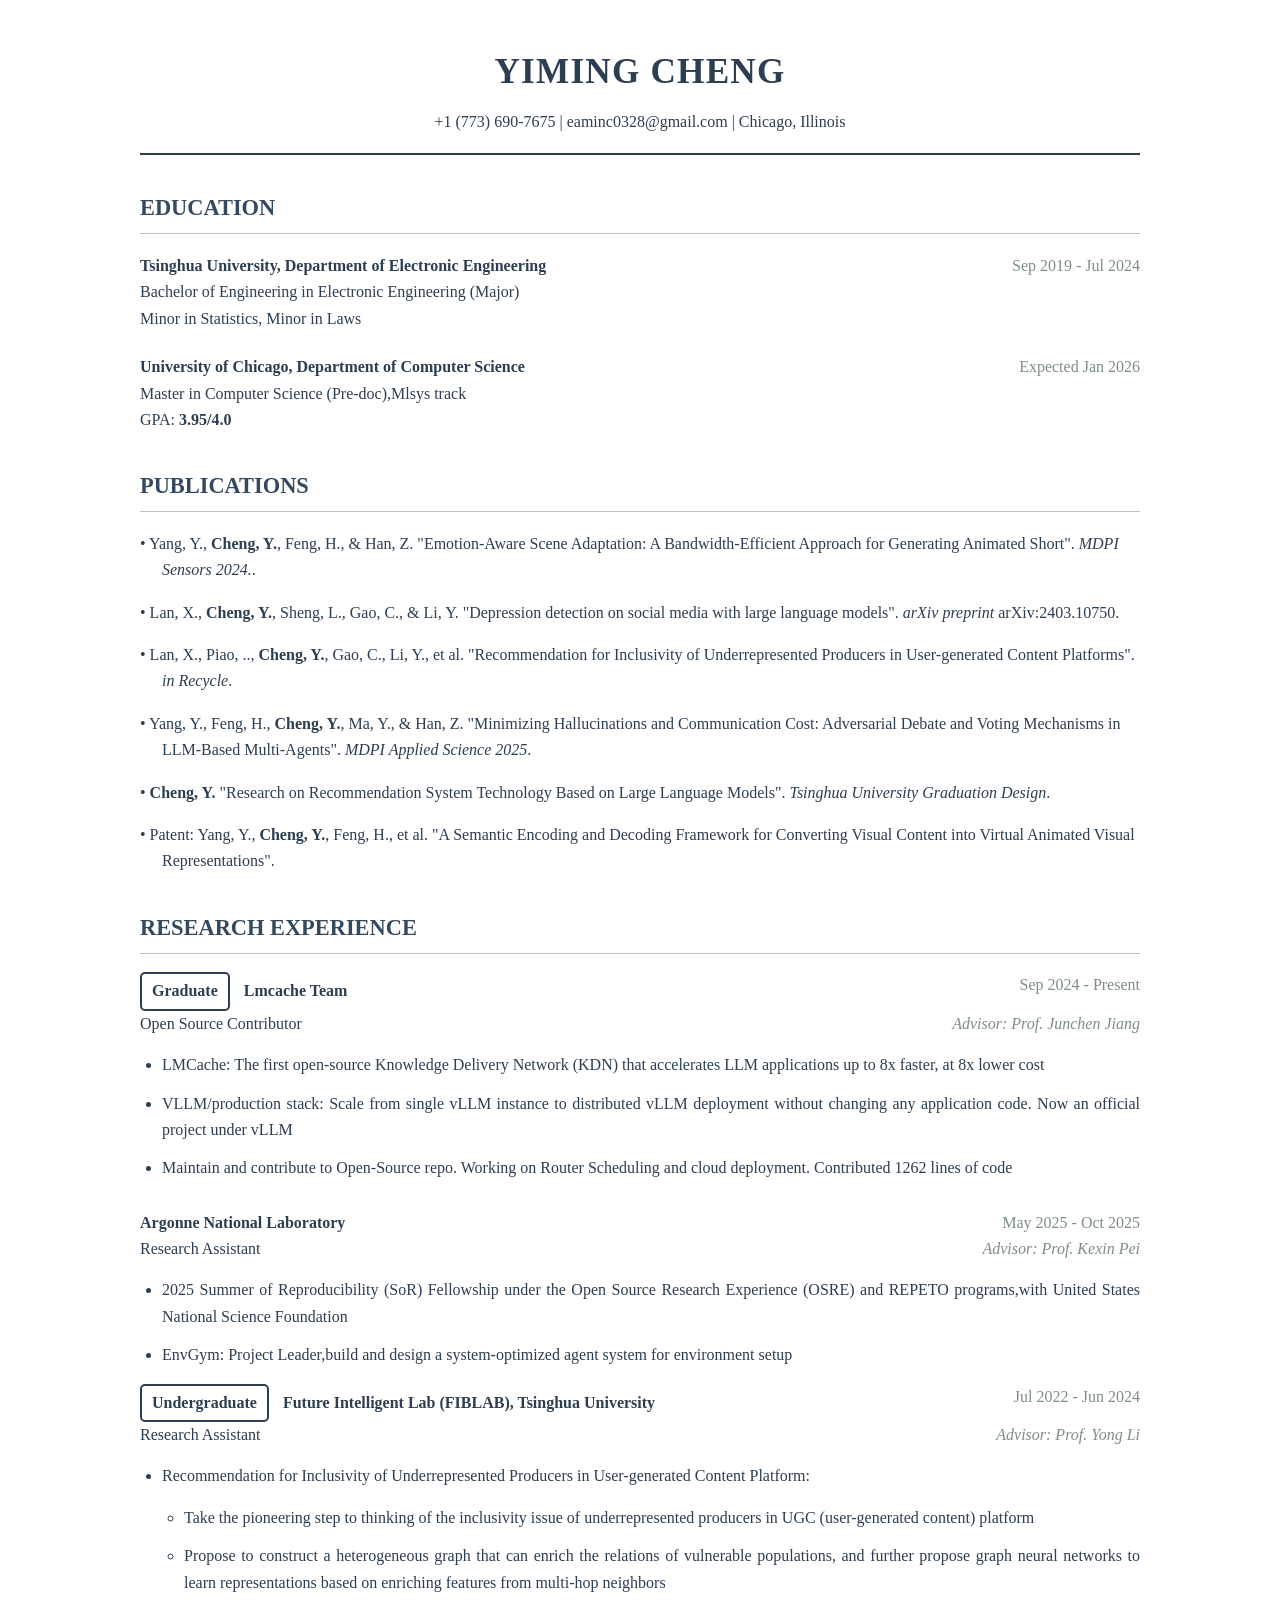
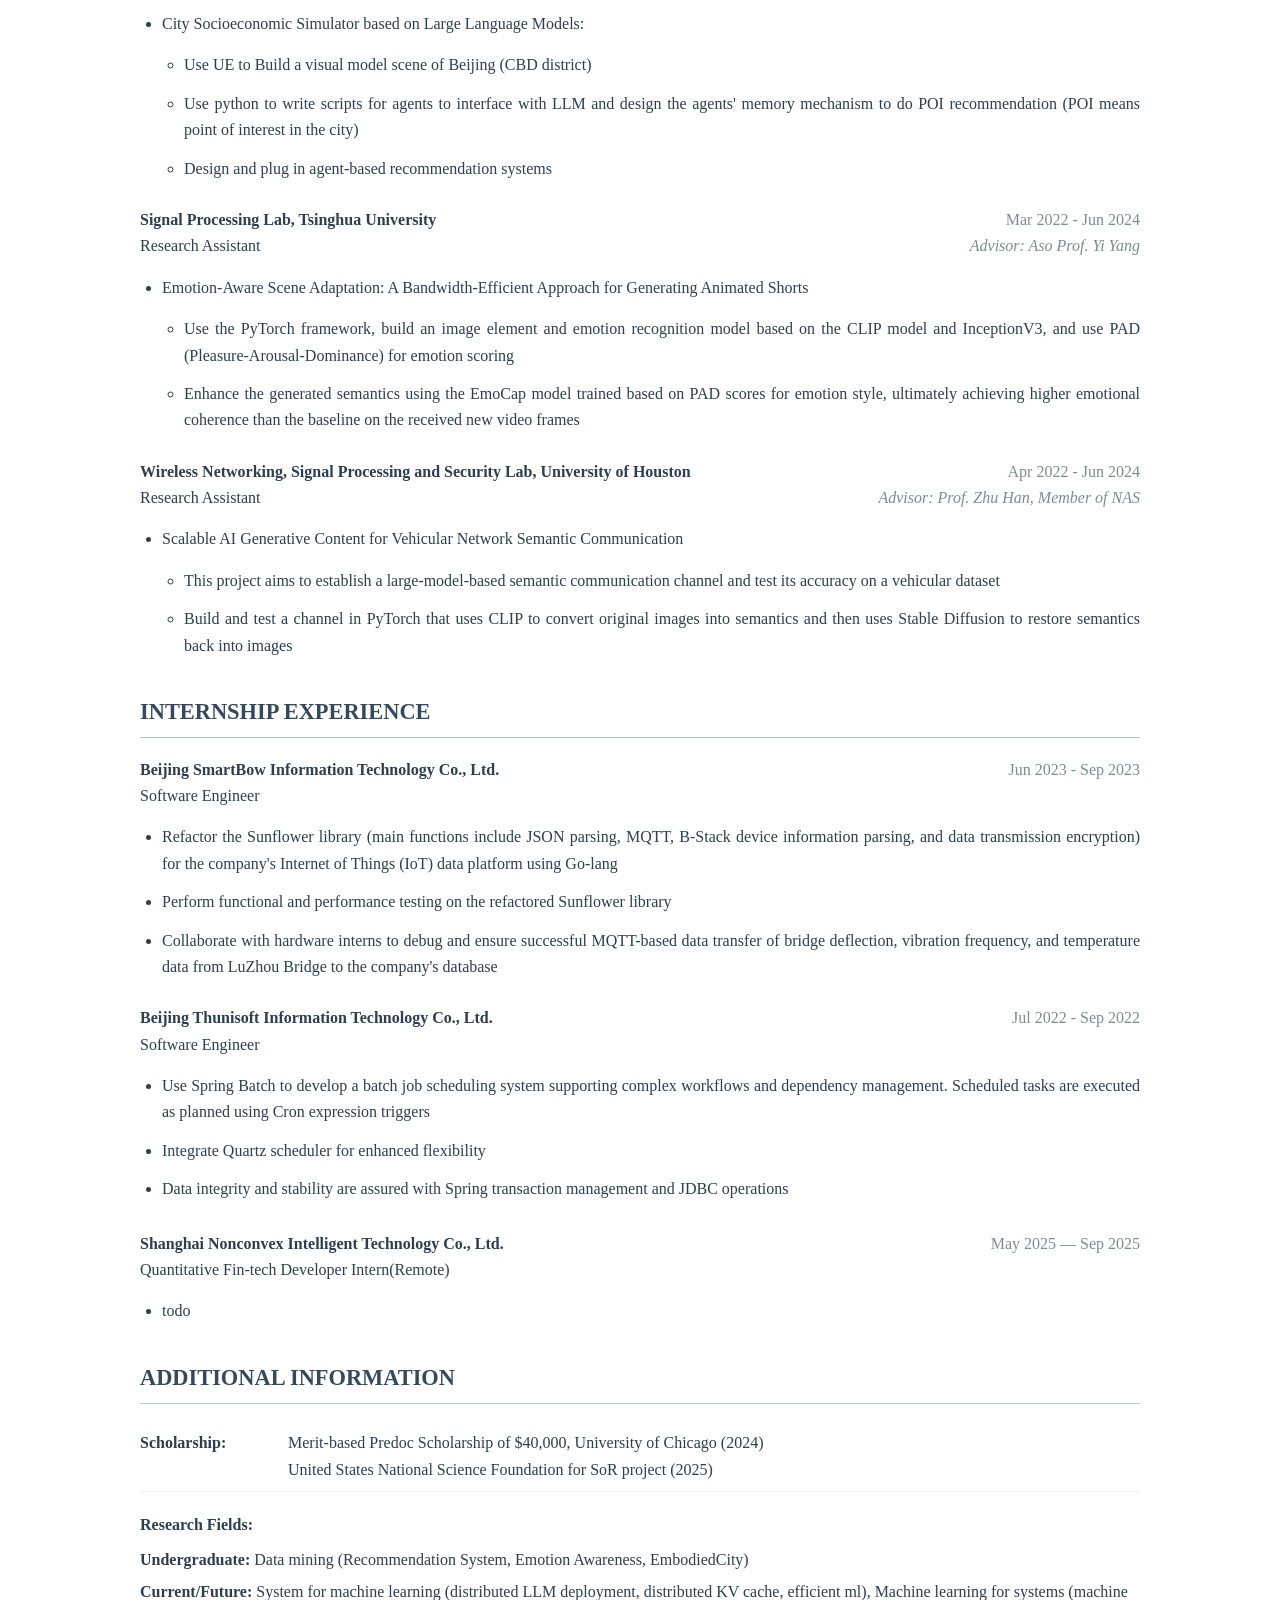
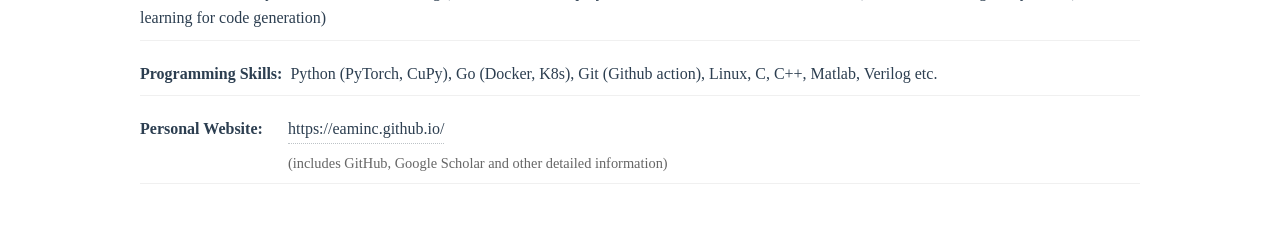
==== commit ff2cbcf3: "Update intro.html" ====
--- a/intro.html
+++ b/intro.html
@@ -186,7 +186,6 @@
     <div class="section-block">
       <h2>RESEARCH EXPERIENCE</h2>
 <span class="number-box">Graduate</span>
-      <div>
         <span class="institution">Lmcache Team</span>
         <span class="date">Sep 2024 - Present</span>
         <div>
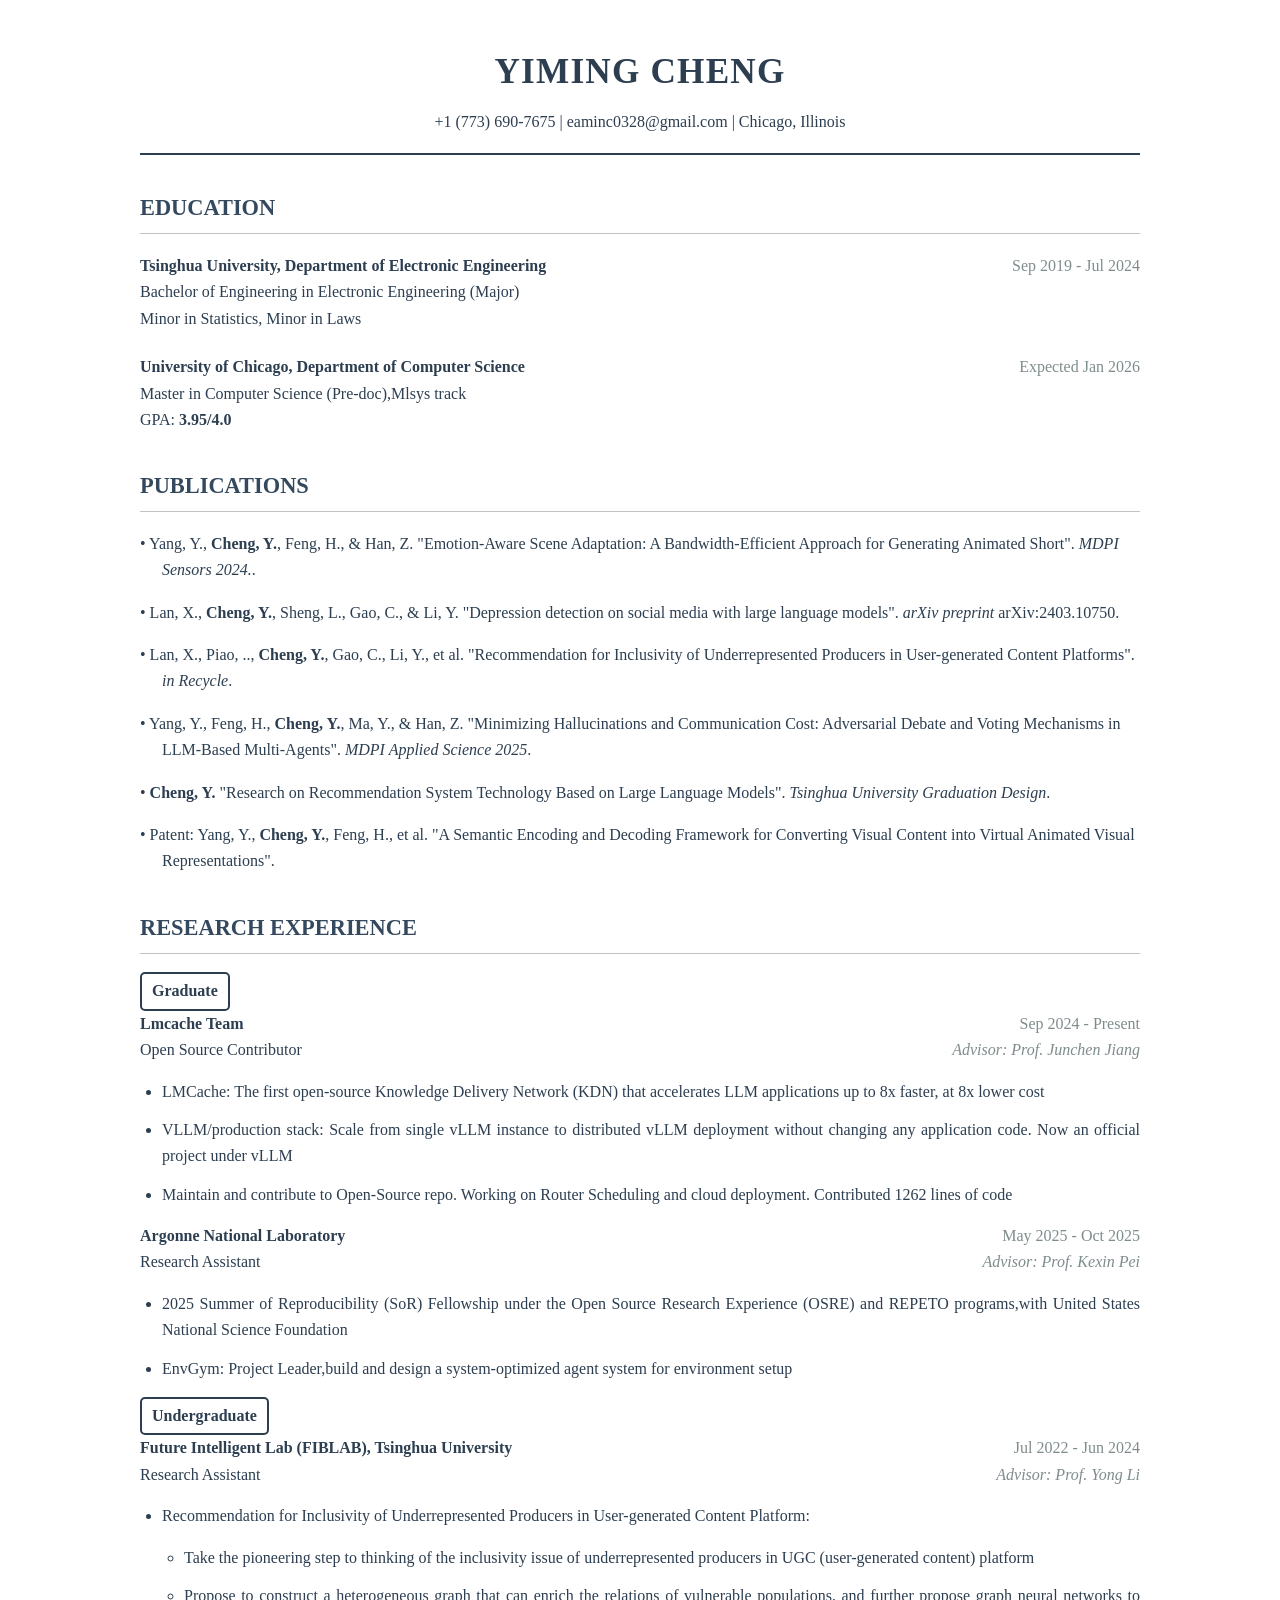
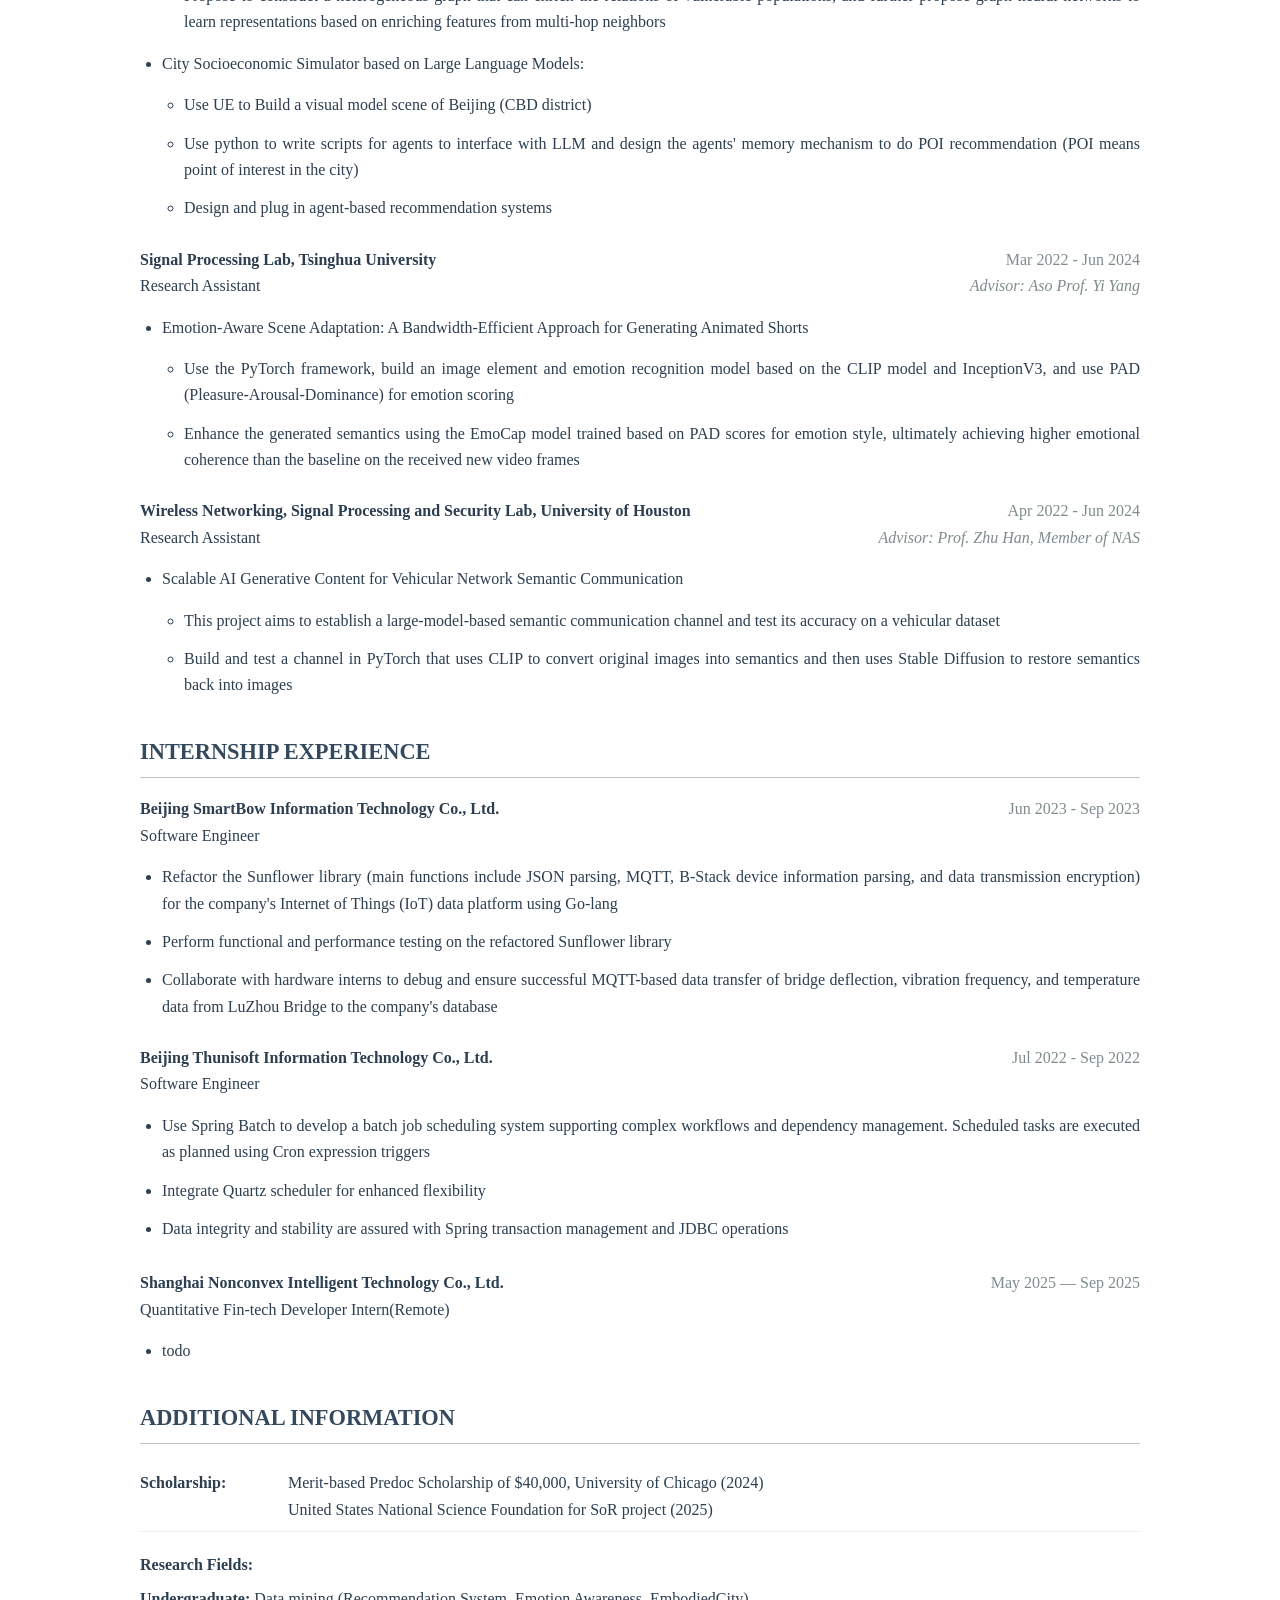
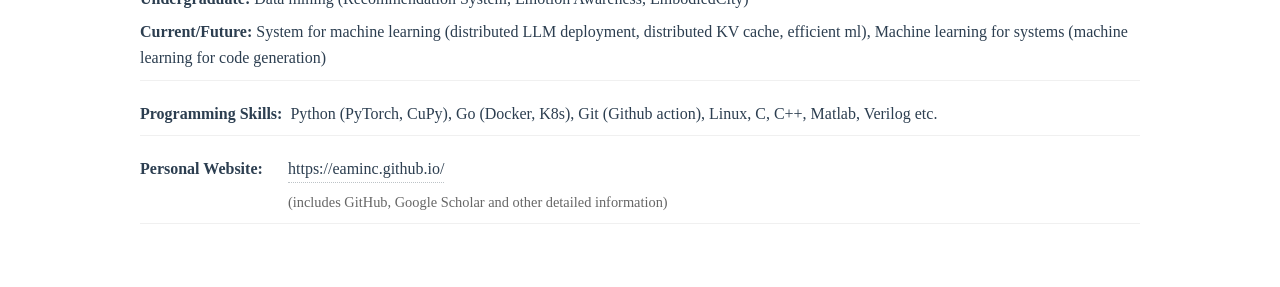
==== commit 5c0a5849: "Update intro.html" ====
--- a/intro.html
+++ b/intro.html
@@ -186,6 +186,7 @@
     <div class="section-block">
       <h2>RESEARCH EXPERIENCE</h2>
 <span class="number-box">Graduate</span>
+      <div>
         <span class="institution">Lmcache Team</span>
         <span class="date">Sep 2024 - Present</span>
         <div>
@@ -229,6 +230,7 @@
         </ul>
       </div>
 <span class="number-box">Undergraduate</span>
+      <div>
         <span class="institution"
           >Future Intelligent Lab (FIBLAB), Tsinghua University</span
         >
